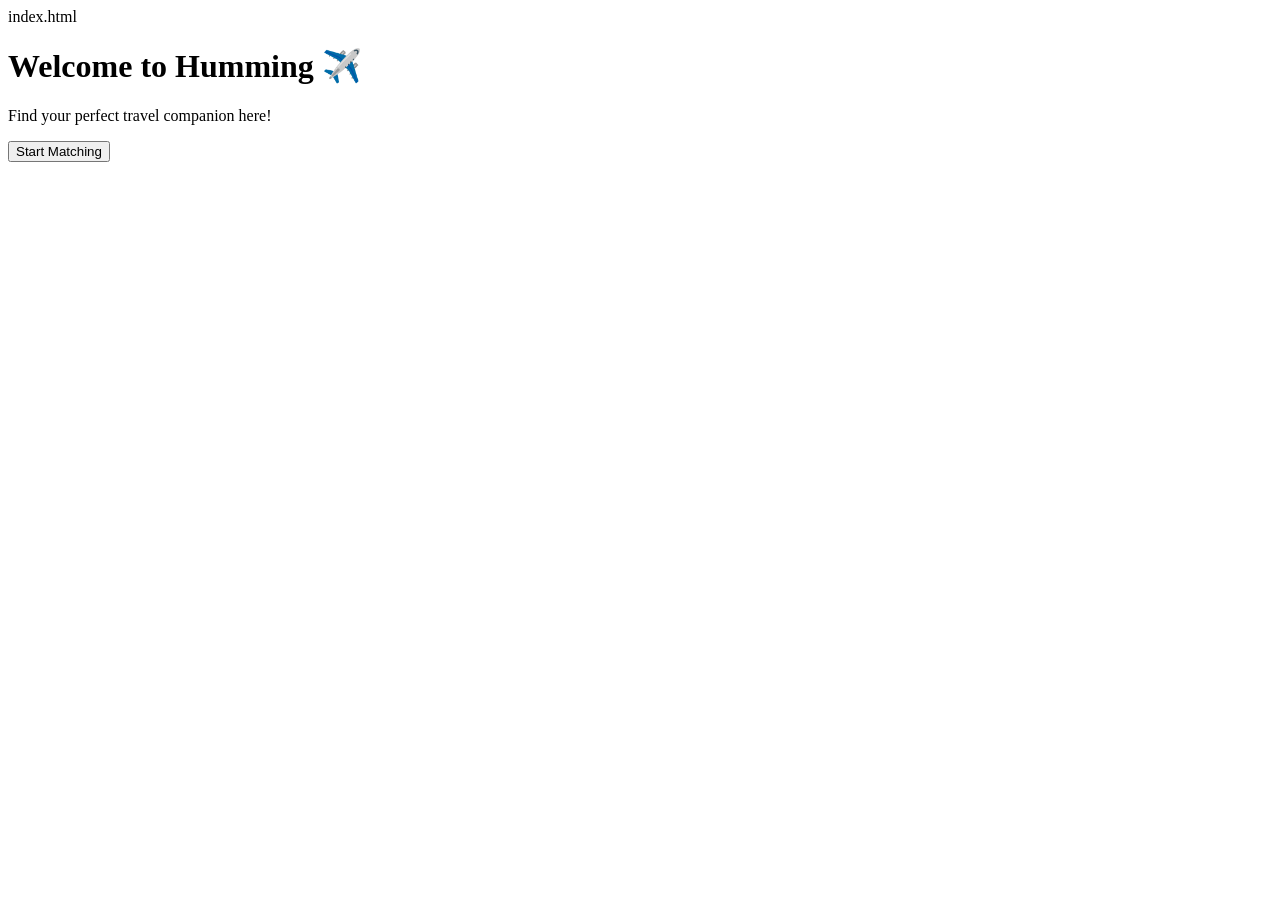
==== index.html @ 6b3e7d44 "Add index html file" ====
index.html

<!DOCTYPE html>
<html>
<head>
    <title>Humming - Travel Together</title>
</head>
<body>
    <h1>Welcome to Humming ✈️</h1>
    <p>Find your perfect travel companion here!</p>
    <button>Start Matching</button>
</body>
</html>
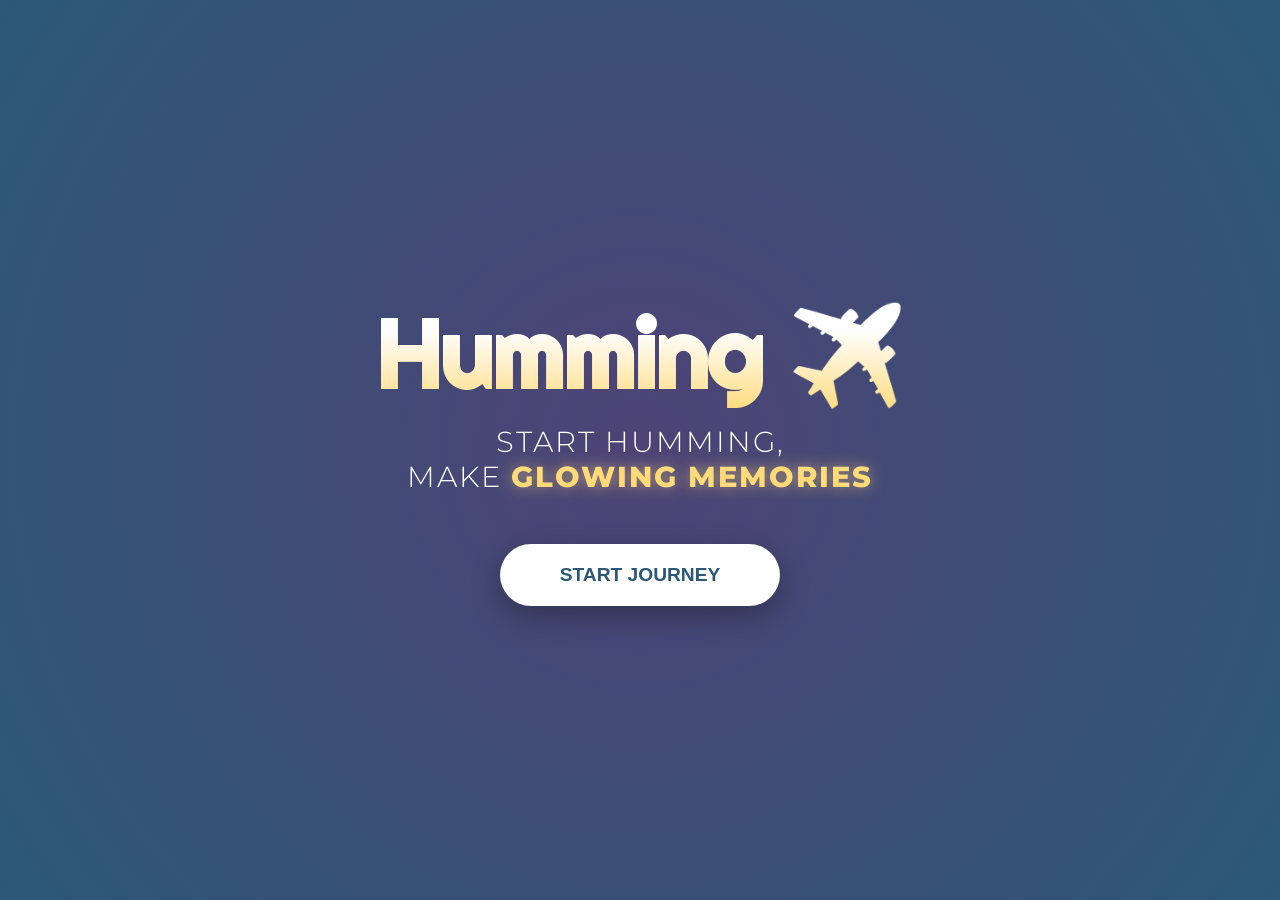
==== commit e8138a58: "Slogan: St art humming, make glowing memories" ====
--- a/index.html
+++ b/index.html
@@ -1,13 +1,77 @@
-index.html
-
 <!DOCTYPE html>
-<html>
+<html lang="en">
 <head>
-    <title>Humming - Travel Together</title>
+    <meta charset="UTF-8">
+    <title>Humming - Start Humming, Make Glowing Memories</title>
+    <link href="https://fonts.googleapis.com/css2?family=Righteous&family=Montserrat:wght@300;800&display=swap" rel="stylesheet">
+    <style>
+        body {
+            background: radial-gradient(circle at center, #4e4376 0%, #2b5876 100%);
+            height: 100vh;
+            display: flex;
+            justify-content: center;
+            align-items: center;
+            font-family: 'Montserrat', sans-serif;
+            margin: 0;
+            color: white;
+            overflow: hidden;
+        }
+        .container {
+            text-align: center;
+            animation: fadeIn 2s ease-in;
+        }
+        h1 { 
+            font-family: 'Righteous', cursive;
+            font-size: 6rem; 
+            margin: 0;
+            letter-spacing: -2px;
+            background: linear-gradient(to bottom, #fff 30%, #ffda79 100%);
+            -webkit-background-clip: text;
+            -webkit-text-fill-color: transparent;
+        }
+        .slogan {
+            font-size: 1.8rem;
+            font-weight: 300;
+            margin-top: 10px;
+            margin-bottom: 50px;
+            letter-spacing: 2px;
+            text-transform: uppercase;
+        }
+        .glow-text {
+            font-weight: 800;
+            color: #ffda79;
+            text-shadow: 0 0 15px rgba(255, 218, 121, 0.6);
+        }
+        button {
+            padding: 20px 60px;
+            font-size: 1.2rem;
+            background: white;
+            color: #2b5876;
+            border: none;
+            border-radius: 50px;
+            cursor: pointer;
+            font-weight: 800;
+            transition: 0.4s;
+            box-shadow: 0 10px 30px rgba(0,0,0,0.3);
+        }
+        button:hover {
+            transform: translateY(-5px) scale(1.05);
+            box-shadow: 0 15px 40px rgba(0,0,0,0.4);
+        }
+        @keyframes fadeIn {
+            from { opacity: 0; transform: translateY(20px); }
+            to { opacity: 1; transform: translateY(0); }
+        }
+    </style>
 </head>
 <body>
-    <h1>Welcome to Humming ✈️</h1>
-    <p>Find your perfect travel companion here!</p>
-    <button>Start Matching</button>
+    <div class="container">
+        <h1>Humming ✈️</h1>
+        <p class="slogan">
+            Start humming, <br>
+            make <span class="glow-text">glowing memories</span>
+        </p>
+        <button>START JOURNEY</button>
+    </div>
 </body>
 </html>
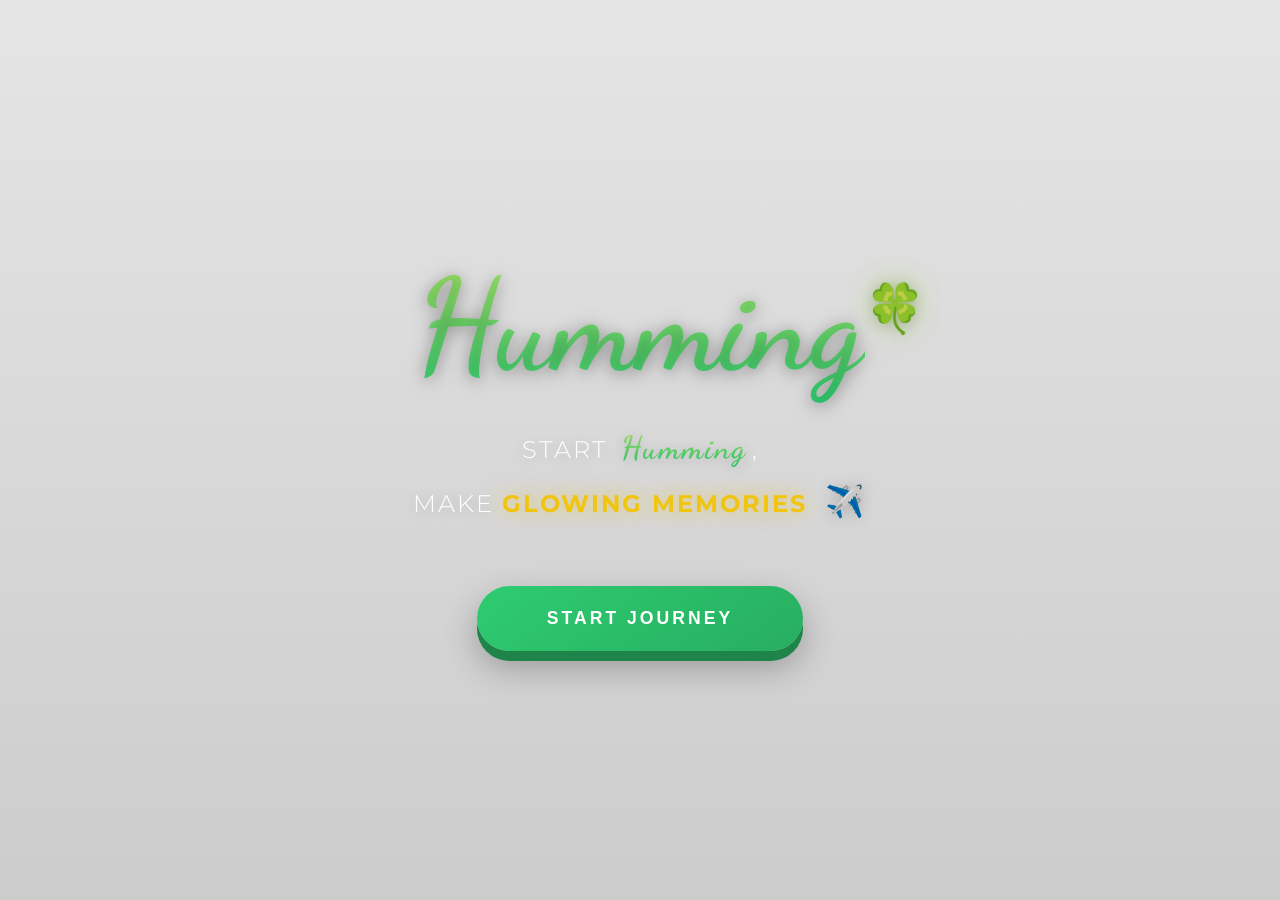
==== commit 8bccce8c: "Index Update" ====
--- a/index.html
+++ b/index.html
@@ -2,76 +2,148 @@
 <html lang="en">
 <head>
     <meta charset="UTF-8">
-    <title>Humming - Start Humming, Make Glowing Memories</title>
-    <link href="https://fonts.googleapis.com/css2?family=Righteous&family=Montserrat:wght@300;800&display=swap" rel="stylesheet">
+    <meta name="viewport" content="width=device-width, initial-scale=1.0">
+    <title>Humming - Your Travel Companion</title>
+    <link href="https://fonts.googleapis.com/css2?family=Dancing+Script:wght@700&family=Montserrat:wght@300;700&display=swap" rel="stylesheet">
     <style>
-        body {
-            background: radial-gradient(circle at center, #4e4376 0%, #2b5876 100%);
-            height: 100vh;
+        body, html {
+            margin: 0;
+            padding: 0;
+            height: 100%;
+            overflow: hidden;
+            font-family: 'Montserrat', sans-serif;
+        }
+
+        /* Tropical Beach Background */
+        .bg-container {
+            position: absolute;
+            top: 0;
+            left: 0;
+            width: 100%;
+            height: 100%;
+            background: linear-gradient(rgba(0,0,0,0.1), rgba(0,0,0,0.2)), 
+                        url('https://images.unsplash.com/photo-1507525428034-b723cf961d3e?auto=format&fit=crop&w=1920&q=80');
+            background-size: cover;
+            background-position: center;
+            z-index: -1;
+        }
+
+        .container {
             display: flex;
+            flex-direction: column;
             justify-content: center;
             align-items: center;
-            font-family: 'Montserrat', sans-serif;
+            height: 100vh;
+            text-align: center;
+            color: white;
+            text-shadow: 0 2px 15px rgba(0,0,0,0.2);
+        }
+
+        /* Main Logo: Script style in Nature Green */
+        .logo-wrapper {
+            position: relative;
+            display: inline-block;
+        }
+
+        .main-logo {
+            font-family: 'Dancing Script', cursive;
+            font-size: 8rem;
             margin: 0;
-            color: white;
-            overflow: hidden;
-        }
-        .container {
-            text-align: center;
-            animation: fadeIn 2s ease-in;
-        }
-        h1 { 
-            font-family: 'Righteous', cursive;
-            font-size: 6rem; 
-            margin: 0;
-            letter-spacing: -2px;
-            background: linear-gradient(to bottom, #fff 30%, #ffda79 100%);
+            background: linear-gradient(to bottom, #a8e063, #2ecc71);
             -webkit-background-clip: text;
             -webkit-text-fill-color: transparent;
+            filter: drop-shadow(0 4px 10px rgba(0,0,0,0.2));
         }
+
+        .clover {
+            font-size: 3rem;
+            position: absolute;
+            right: -60px;
+            top: 30px;
+            filter: drop-shadow(0 0 15px rgba(168, 224, 99, 0.6));
+        }
+
         .slogan {
-            font-size: 1.8rem;
+            font-size: 1.5rem;
+            margin: 20px 0 60px 0;
             font-weight: 300;
-            margin-top: 10px;
-            margin-bottom: 50px;
             letter-spacing: 2px;
-            text-transform: uppercase;
+            line-height: 1.6;
         }
-        .glow-text {
-            font-weight: 800;
-            color: #ffda79;
-            text-shadow: 0 0 15px rgba(255, 218, 121, 0.6);
+
+        /* Inline 'Humming' matching the logo style */
+        .humming-inline {
+            font-family: 'Dancing Script', cursive;
+            background: linear-gradient(to bottom, #a8e063, #2ecc71);
+            -webkit-background-clip: text;
+            -webkit-text-fill-color: transparent;
+            font-size: 2rem;
+            padding: 0 5px;
+            font-weight: 700;
         }
-        button {
-            padding: 20px 60px;
-            font-size: 1.2rem;
-            background: white;
-            color: #2b5876;
+
+        .glowing {
+            color: #f1c40f;
+            font-weight: 700;
+            text-shadow: 0 0 20px rgba(241, 196, 15, 0.6);
+        }
+
+        /* 3D Glossy Button */
+        .btn-start {
+            padding: 22px 70px;
+            font-size: 1.1rem;
+            font-weight: 700;
+            color: white;
+            background: linear-gradient(145deg, #2ecc71, #27ae60);
             border: none;
             border-radius: 50px;
             cursor: pointer;
-            font-weight: 800;
-            transition: 0.4s;
-            box-shadow: 0 10px 30px rgba(0,0,0,0.3);
+            text-transform: uppercase;
+            letter-spacing: 3px;
+            /* 3D Effect Depth */
+            box-shadow: 0 10px 0 #1e8449, 
+                        0 15px 35px rgba(0,0,0,0.3);
+            transition: all 0.15s ease;
         }
-        button:hover {
-            transform: translateY(-5px) scale(1.05);
-            box-shadow: 0 15px 40px rgba(0,0,0,0.4);
+
+        .btn-start:hover {
+            transform: translateY(-2px);
+            box-shadow: 0 12px 0 #1e8449, 0 20px 40px rgba(0,0,0,0.4);
         }
-        @keyframes fadeIn {
-            from { opacity: 0; transform: translateY(20px); }
-            to { opacity: 1; transform: translateY(0); }
+
+        .btn-start:active {
+            transform: translateY(8px);
+            box-shadow: 0 2px 0 #1e8449, 0 5px 15px rgba(0,0,0,0.2);
+        }
+
+        .airplane {
+            display: inline-block;
+            margin-left: 10px;
+            font-size: 2rem;
+            animation: flying 4s ease-in-out infinite;
+        }
+
+        @keyframes flying {
+            0%, 100% { transform: translate(0, 0) rotate(0deg); }
+            50% { transform: translate(15px, -20px) rotate(10deg); }
         }
     </style>
 </head>
 <body>
+    <div class="bg-container"></div>
     <div class="container">
-        <h1>Humming ✈️</h1>
+        <div class="logo-wrapper">
+            <h1 class="main-logo">Humming</h1>
+            <span class="clover">🍀</span>
+        </div>
+
         <p class="slogan">
-            Start humming, <br>
-            make <span class="glow-text">glowing memories</span>
+            START <span class="humming-inline">Humming</span>,<br>
+            MAKE <span class="glowing">GLOWING MEMORIES</span>
+            <span class="airplane">✈️</span>
         </p>
-        <button>START JOURNEY</button>
+
+        <button class="btn-start">Start Journey</button>
     </div>
 </body>
 </html>
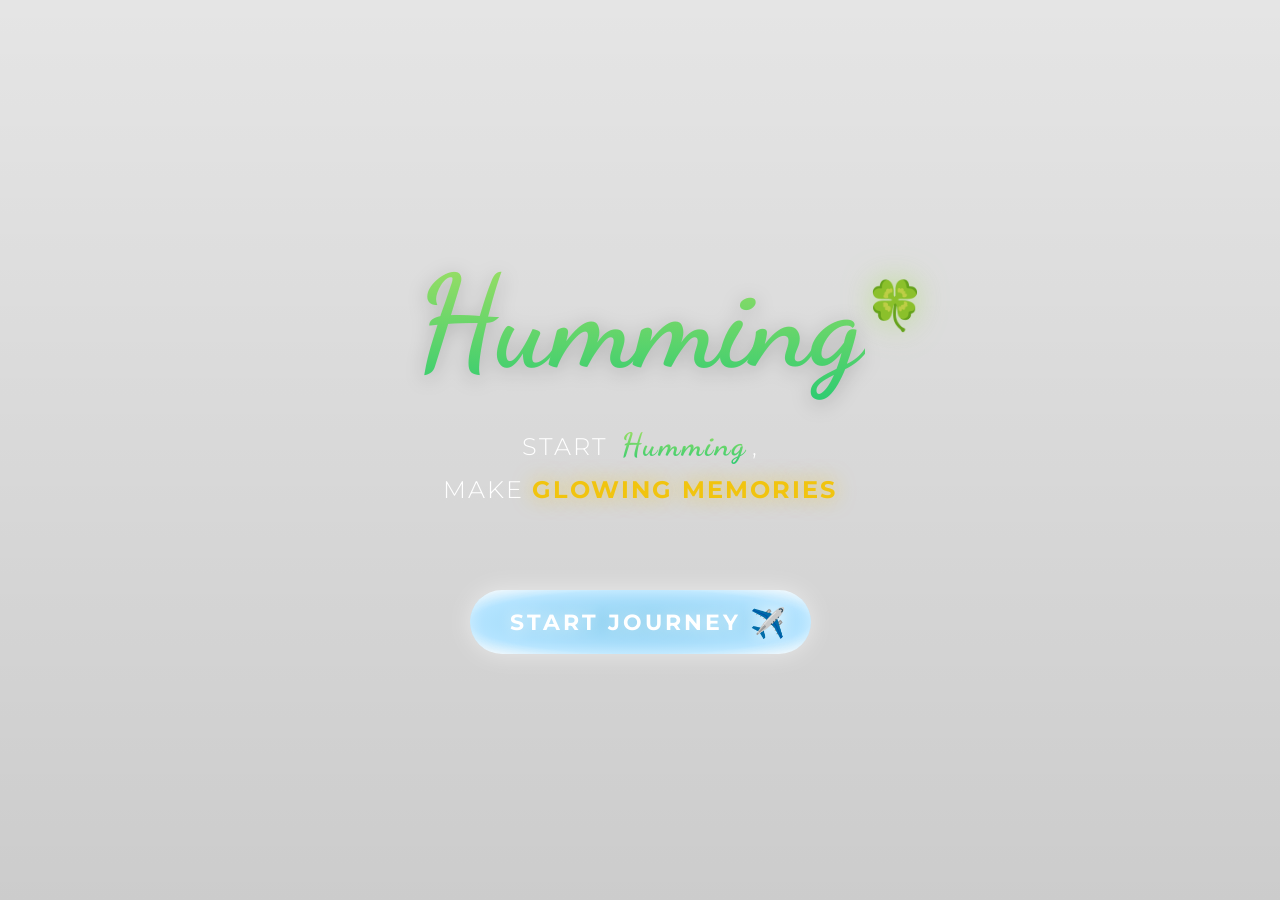
==== commit 663d0402: "Update SJ Button Design" ====
--- a/index.html
+++ b/index.html
@@ -6,126 +6,117 @@
     <title>Humming - Your Travel Companion</title>
     <link href="https://fonts.googleapis.com/css2?family=Dancing+Script:wght@700&family=Montserrat:wght@300;700&display=swap" rel="stylesheet">
     <style>
+        /* --- Basic Reset & Background --- */
         body, html {
-            margin: 0;
-            padding: 0;
-            height: 100%;
-            overflow: hidden;
-            font-family: 'Montserrat', sans-serif;
+            margin: 0; padding: 0; height: 100%; overflow: hidden; font-family: 'Montserrat', sans-serif;
         }
 
-        /* Tropical Beach Background */
+        /* Background Image */
         .bg-container {
-            position: absolute;
-            top: 0;
-            left: 0;
-            width: 100%;
-            height: 100%;
+            position: absolute; top: 0; left: 0; width: 100%; height: 100%;
             background: linear-gradient(rgba(0,0,0,0.1), rgba(0,0,0,0.2)), 
                         url('https://images.unsplash.com/photo-1507525428034-b723cf961d3e?auto=format&fit=crop&w=1920&q=80');
-            background-size: cover;
-            background-position: center;
-            z-index: -1;
+            background-size: cover; background-position: center; z-index: -1;
         }
 
         .container {
-            display: flex;
-            flex-direction: column;
-            justify-content: center;
-            align-items: center;
-            height: 100vh;
-            text-align: center;
-            color: white;
-            text-shadow: 0 2px 15px rgba(0,0,0,0.2);
+            display: flex; flex-direction: column; justify-content: center; align-items: center;
+            height: 100vh; text-align: center; color: white;
         }
 
-        /* Main Logo: Script style in Nature Green */
-        .logo-wrapper {
-            position: relative;
-            display: inline-block;
+        /* --- Logo & Slogan --- */
+        .logo-wrapper { position: relative; display: inline-block; }
+        .main-logo {
+            font-family: 'Dancing Script', cursive; font-size: 8rem; margin: 0;
+            background: linear-gradient(to bottom, #a8e063, #2ecc71);
+            -webkit-background-clip: text; -webkit-text-fill-color: transparent;
+            filter: drop-shadow(0 4px 10px rgba(0,0,0,0.2));
+        }
+        .clover {
+            font-size: 3rem; position: absolute; right: -60px; top: 30px;
+            filter: drop-shadow(0 0 15px rgba(168, 224, 99, 0.6));
+        }
+        .slogan {
+            font-size: 1.5rem; margin: 20px 0 80px 0;
+            font-weight: 300; letter-spacing: 2px; line-height: 1.6;
+        }
+        .humming-inline {
+            font-family: 'Dancing Script', cursive; font-size: 2rem; padding: 0 5px; font-weight: 700;
+            background: linear-gradient(to bottom, #a8e063, #2ecc71);
+            -webkit-background-clip: text; -webkit-text-fill-color: transparent;
+        }
+        .glowing { color: #f1c40f; font-weight: 700; text-shadow: 0 0 20px rgba(241, 196, 15, 0.6); }
+
+        /* =========================================
+           NEW: WIDER BLUE GRADIENT BUTTON
+        ========================================= */
+        .btn-container-frost {
+             position: relative;
+             display: inline-block;
         }
 
-        .main-logo {
-            font-family: 'Dancing Script', cursive;
-            font-size: 8rem;
-            margin: 0;
-            background: linear-gradient(to bottom, #a8e063, #2ecc71);
-            -webkit-background-clip: text;
-            -webkit-text-fill-color: transparent;
-            filter: drop-shadow(0 4px 10px rgba(0,0,0,0.2));
+        .btn-start-frost {
+            position: relative;
+            padding: 18px 70px 18px 40px; 
+            min-width: 320px;
+            
+            /* [핵심 변경] 그라데이션 범위 조정 */
+            /* 하늘색(#89cff0)이 0%에서 시작해 70% 지점까지 넓게 퍼지고, */
+            /* 그 이후부터 가장자리(100%)까지 흰색으로 급격하게 변함 */
+            background: radial-gradient(ellipse at center, #89cff0 0%, #b4e4ff 70%, rgba(255, 255, 255, 0.9) 100%);
+            
+            /* 테두리 없음 */
+            border: none;
+            border-radius: 60px;
+            
+            /* 테두리 부분의 흰색 빛 번짐 효과 */
+            box-shadow: 
+                0 0 25px rgba(255, 255, 255, 0.5), /* 외부 광채 */
+                inset 0 0 15px rgba(255, 255, 255, 0.4); /* 내부 가장자리 광채 */
+
+            /* 유리/얼음 질감 */
+            backdrop-filter: blur(5px);
+            -webkit-backdrop-filter: blur(5px);
+            
+            /* 단순한 글씨체 (Montserrat) */
+            font-family: 'Montserrat', sans-serif;
+            font-size: 1.4rem;
+            font-weight: 700;
+            color: white;
+            text-transform: uppercase;
+            letter-spacing: 3px;
+            
+            text-shadow: 0 0 15px rgba(255, 255, 255, 0.8);
+            
+            cursor: pointer;
+            transition: all 0.3s ease;
         }
 
-        .clover {
-            font-size: 3rem;
-            position: absolute;
-            right: -60px;
-            top: 30px;
-            filter: drop-shadow(0 0 15px rgba(168, 224, 99, 0.6));
+        /* Hover Effect */
+        .btn-start-frost:hover {
+            transform: translateY(-2px);
+            /* 호버 시 파란색 영역이 더 밝아짐 */
+            background: radial-gradient(ellipse at center, #a3dbf5 0%, #cdf0ff 70%, rgba(255, 255, 255, 0.95) 100%);
+            box-shadow: 0 0 35px rgba(255, 255, 255, 0.7), inset 0 0 20px rgba(255, 255, 255, 0.5);
         }
 
-        .slogan {
-            font-size: 1.5rem;
-            margin: 20px 0 60px 0;
-            font-weight: 300;
-            letter-spacing: 2px;
-            line-height: 1.6;
+        /* Floating Airplane Icon */
+        .airplane-floating {
+            position: absolute;
+            right: 25px; 
+            top: 50%;
+            transform: translateY(-50%);
+            font-size: 1.8rem; 
+            
+            filter: drop-shadow(0 0 8px rgba(255, 255, 255, 0.9));
+            
+            animation: floatPlane 3s ease-in-out infinite;
+            pointer-events: none; 
         }
 
-        /* Inline 'Humming' matching the logo style */
-        .humming-inline {
-            font-family: 'Dancing Script', cursive;
-            background: linear-gradient(to bottom, #a8e063, #2ecc71);
-            -webkit-background-clip: text;
-            -webkit-text-fill-color: transparent;
-            font-size: 2rem;
-            padding: 0 5px;
-            font-weight: 700;
-        }
-
-        .glowing {
-            color: #f1c40f;
-            font-weight: 700;
-            text-shadow: 0 0 20px rgba(241, 196, 15, 0.6);
-        }
-
-        /* 3D Glossy Button */
-        .btn-start {
-            padding: 22px 70px;
-            font-size: 1.1rem;
-            font-weight: 700;
-            color: white;
-            background: linear-gradient(145deg, #2ecc71, #27ae60);
-            border: none;
-            border-radius: 50px;
-            cursor: pointer;
-            text-transform: uppercase;
-            letter-spacing: 3px;
-            /* 3D Effect Depth */
-            box-shadow: 0 10px 0 #1e8449, 
-                        0 15px 35px rgba(0,0,0,0.3);
-            transition: all 0.15s ease;
-        }
-
-        .btn-start:hover {
-            transform: translateY(-2px);
-            box-shadow: 0 12px 0 #1e8449, 0 20px 40px rgba(0,0,0,0.4);
-        }
-
-        .btn-start:active {
-            transform: translateY(8px);
-            box-shadow: 0 2px 0 #1e8449, 0 5px 15px rgba(0,0,0,0.2);
-        }
-
-        .airplane {
-            display: inline-block;
-            margin-left: 10px;
-            font-size: 2rem;
-            animation: flying 4s ease-in-out infinite;
-        }
-
-        @keyframes flying {
-            0%, 100% { transform: translate(0, 0) rotate(0deg); }
-            50% { transform: translate(15px, -20px) rotate(10deg); }
+        @keyframes floatPlane {
+            0%, 100% { transform: translateY(-50%) rotate(10deg); }
+            50% { transform: translateY(-65%) rotate(5deg); }
         }
     </style>
 </head>
@@ -140,10 +131,14 @@
         <p class="slogan">
             START <span class="humming-inline">Humming</span>,<br>
             MAKE <span class="glowing">GLOWING MEMORIES</span>
-            <span class="airplane">✈️</span>
         </p>
 
-        <button class="btn-start">Start Journey</button>
+        <div class="btn-container-frost">
+            <button class="btn-start-frost">
+                Start Journey
+            </button>
+            <span class="airplane-floating">✈️</span>
+        </div>
     </div>
 </body>
 </html>
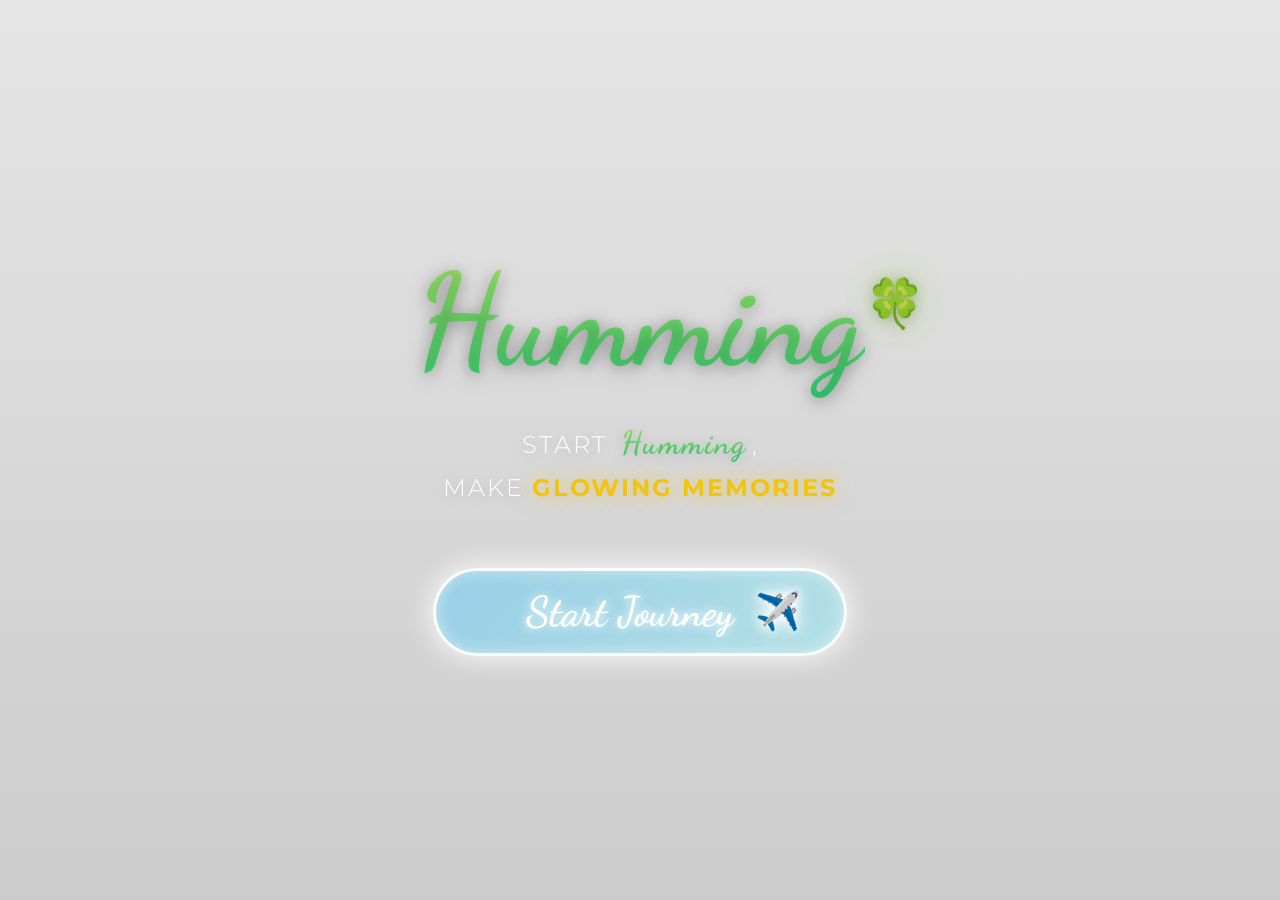
==== commit 12b793cb: "Final Index" ====
--- a/index.html
+++ b/index.html
@@ -1,144 +1,190 @@
 <!DOCTYPE html>
 <html lang="en">
 <head>
-    <meta charset="UTF-8">
-    <meta name="viewport" content="width=device-width, initial-scale=1.0">
-    <title>Humming - Your Travel Companion</title>
-    <link href="https://fonts.googleapis.com/css2?family=Dancing+Script:wght@700&family=Montserrat:wght@300;700&display=swap" rel="stylesheet">
-    <style>
-        /* --- Basic Reset & Background --- */
-        body, html {
-            margin: 0; padding: 0; height: 100%; overflow: hidden; font-family: 'Montserrat', sans-serif;
-        }
+  <meta charset="UTF-8" />
+  <meta name="viewport" content="width=device-width, initial-scale=1.0" />
+  <title>Humming - Your Travel Companion</title>
 
-        /* Background Image */
-        .bg-container {
-            position: absolute; top: 0; left: 0; width: 100%; height: 100%;
-            background: linear-gradient(rgba(0,0,0,0.1), rgba(0,0,0,0.2)), 
-                        url('https://images.unsplash.com/photo-1507525428034-b723cf961d3e?auto=format&fit=crop&w=1920&q=80');
-            background-size: cover; background-position: center; z-index: -1;
-        }
+  <link href="https://fonts.googleapis.com/css2?family=Dancing+Script:wght@700&family=Montserrat:wght@300;700&display=swap" rel="stylesheet">
 
-        .container {
-            display: flex; flex-direction: column; justify-content: center; align-items: center;
-            height: 100vh; text-align: center; color: white;
-        }
+  <style>
+    /* --- Basic Reset & Global Styles --- */
+    body, html {
+      margin: 0;
+      padding: 0;
+      height: 100%;
+      overflow: hidden;
+      font-family: 'Montserrat', sans-serif;
+    }
 
-        /* --- Logo & Slogan --- */
-        .logo-wrapper { position: relative; display: inline-block; }
-        .main-logo {
-            font-family: 'Dancing Script', cursive; font-size: 8rem; margin: 0;
-            background: linear-gradient(to bottom, #a8e063, #2ecc71);
-            -webkit-background-clip: text; -webkit-text-fill-color: transparent;
-            filter: drop-shadow(0 4px 10px rgba(0,0,0,0.2));
-        }
-        .clover {
-            font-size: 3rem; position: absolute; right: -60px; top: 30px;
-            filter: drop-shadow(0 0 15px rgba(168, 224, 99, 0.6));
-        }
-        .slogan {
-            font-size: 1.5rem; margin: 20px 0 80px 0;
-            font-weight: 300; letter-spacing: 2px; line-height: 1.6;
-        }
-        .humming-inline {
-            font-family: 'Dancing Script', cursive; font-size: 2rem; padding: 0 5px; font-weight: 700;
-            background: linear-gradient(to bottom, #a8e063, #2ecc71);
-            -webkit-background-clip: text; -webkit-text-fill-color: transparent;
-        }
-        .glowing { color: #f1c40f; font-weight: 700; text-shadow: 0 0 20px rgba(241, 196, 15, 0.6); }
+    /* Tropical Beach Background */
+    .bg-container {
+      position: absolute;
+      top: 0;
+      left: 0;
+      width: 100%;
+      height: 100%;
+      background: linear-gradient(rgba(0,0,0,0.1), rgba(0,0,0,0.2)),
+        url('https://images.unsplash.com/photo-1507525428034-b723cf961d3e?auto=format&fit=crop&w=1920&q=80');
+      background-size: cover;
+      background-position: center;
+      z-index: -1;
+    }
 
-        /* =========================================
-           NEW: WIDER BLUE GRADIENT BUTTON
-        ========================================= */
-        .btn-container-frost {
-             position: relative;
-             display: inline-block;
-        }
+    /* Flex Container for Centering Content */
+    .container {
+      display: flex;
+      flex-direction: column;
+      justify-content: center;
+      align-items: center;
+      height: 100vh;
+      text-align: center;
+      color: white;
+      text-shadow: 0 2px 15px rgba(0,0,0,0.2);
+    }
 
-        .btn-start-frost {
-            position: relative;
-            padding: 18px 70px 18px 40px; 
-            min-width: 320px;
-            
-            /* [핵심 변경] 그라데이션 범위 조정 */
-            /* 하늘색(#89cff0)이 0%에서 시작해 70% 지점까지 넓게 퍼지고, */
-            /* 그 이후부터 가장자리(100%)까지 흰색으로 급격하게 변함 */
-            background: radial-gradient(ellipse at center, #89cff0 0%, #b4e4ff 70%, rgba(255, 255, 255, 0.9) 100%);
-            
-            /* 테두리 없음 */
-            border: none;
-            border-radius: 60px;
-            
-            /* 테두리 부분의 흰색 빛 번짐 효과 */
-            box-shadow: 
-                0 0 25px rgba(255, 255, 255, 0.5), /* 외부 광채 */
-                inset 0 0 15px rgba(255, 255, 255, 0.4); /* 내부 가장자리 광채 */
+    /* --- Logo Section --- */
+    .logo-wrapper {
+      position: relative;
+      display: inline-block;
+    }
 
-            /* 유리/얼음 질감 */
-            backdrop-filter: blur(5px);
-            -webkit-backdrop-filter: blur(5px);
-            
-            /* 단순한 글씨체 (Montserrat) */
-            font-family: 'Montserrat', sans-serif;
-            font-size: 1.4rem;
-            font-weight: 700;
-            color: white;
-            text-transform: uppercase;
-            letter-spacing: 3px;
-            
-            text-shadow: 0 0 15px rgba(255, 255, 255, 0.8);
-            
-            cursor: pointer;
-            transition: all 0.3s ease;
-        }
+    /* Main "Humming" Logo */
+    .main-logo {
+      font-family: 'Dancing Script', cursive;
+      font-size: 8rem;
+      margin: 0;
+      background: linear-gradient(to bottom, #a8e063, #2ecc71);
+      -webkit-background-clip: text;
+      -webkit-text-fill-color: transparent;
+      filter: drop-shadow(0 4px 10px rgba(0,0,0,0.2));
+    }
 
-        /* Hover Effect */
-        .btn-start-frost:hover {
-            transform: translateY(-2px);
-            /* 호버 시 파란색 영역이 더 밝아짐 */
-            background: radial-gradient(ellipse at center, #a3dbf5 0%, #cdf0ff 70%, rgba(255, 255, 255, 0.95) 100%);
-            box-shadow: 0 0 35px rgba(255, 255, 255, 0.7), inset 0 0 20px rgba(255, 255, 255, 0.5);
-        }
+    /* Clover Icon */
+    .clover {
+      font-size: 3rem;
+      position: absolute;
+      right: -60px;
+      top: 30px;
+      filter: drop-shadow(0 0 15px rgba(168, 224, 99, 0.6));
+    }
 
-        /* Floating Airplane Icon */
-        .airplane-floating {
-            position: absolute;
-            right: 25px; 
-            top: 50%;
-            transform: translateY(-50%);
-            font-size: 1.8rem; 
-            
-            filter: drop-shadow(0 0 8px rgba(255, 255, 255, 0.9));
-            
-            animation: floatPlane 3s ease-in-out infinite;
-            pointer-events: none; 
-        }
+    /* --- Slogan Section --- */
+    .slogan {
+      font-size: 1.5rem;
+      margin: 20px 0 60px 0;
+      font-weight: 300;
+      letter-spacing: 2px;
+      line-height: 1.6;
+    }
 
-        @keyframes floatPlane {
-            0%, 100% { transform: translateY(-50%) rotate(10deg); }
-            50% { transform: translateY(-65%) rotate(5deg); }
-        }
-    </style>
+    /* Inline "Humming" in Slogan */
+    .humming-inline {
+      font-family: 'Dancing Script', cursive;
+      background: linear-gradient(to bottom, #a8e063, #2ecc71);
+      -webkit-background-clip: text;
+      -webkit-text-fill-color: transparent;
+      font-size: 2rem;
+      padding: 0 5px;
+      font-weight: 700;
+    }
+
+    /* Highlighted Text "GLOWING MEMORIES" */
+    .glowing {
+      color: #f1c40f;
+      font-weight: 700;
+      text-shadow: 0 0 20px rgba(241, 196, 15, 0.6);
+    }
+
+    /* =========================================
+       Primary Call-to-Action Button
+    ========================================= */
+
+    .btn-start {
+      position: relative;
+      display: inline-flex;
+      align-items: center;
+      justify-content: center;
+
+      /* Balanced spacing: shifts text slightly right, reserves space for the airplane */
+      padding: 16px 64px;
+      padding-left: 90px;
+      padding-right: 110px;
+      min-width: 320px;
+
+      /* Light blue "glass" look */
+      background: linear-gradient(135deg, rgba(135, 206, 235, 0.80), rgba(176, 224, 230, 0.90));
+
+      border: 3px solid rgba(255, 255, 255, 0.95);
+      border-radius: 50px;
+
+      box-shadow:
+        0 0 25px 5px rgba(255, 255, 255, 0.7),
+        inset 0 0 15px rgba(255, 255, 255, 0.5);
+
+      backdrop-filter: blur(5px);
+      -webkit-backdrop-filter: blur(5px);
+
+      /* Script text */
+      font-family: 'Dancing Script', cursive;
+      font-size: 2.6rem;
+      font-weight: 700;
+      color: white;
+      text-shadow: 0 0 10px rgba(255, 255, 255, 1);
+
+      cursor: pointer;
+      transition: all 0.3s ease;
+    }
+
+    .btn-start:hover {
+      transform: scale(1.03);
+      box-shadow:
+        0 0 35px 10px rgba(255, 255, 255, 0.8),
+        inset 0 0 25px rgba(255, 255, 255, 0.6);
+      background: linear-gradient(135deg, rgba(155, 226, 255, 0.90), rgba(196, 244, 250, 0.95));
+    }
+
+    .btn-start:active {
+      transform: scale(0.99);
+    }
+
+    /* Airplane icon inside the button (right side), gently floating */
+    .btn-start .airplane-floating {
+      position: absolute;
+      right: 43px; /* moved slightly left */
+      top: 50%;
+      transform: translateY(-50%);
+      font-size: 2.3rem;
+      filter: drop-shadow(0 0 8px rgba(255, 255, 255, 0.9));
+      animation: floatPlane 3s ease-in-out infinite;
+      pointer-events: none;
+    }
+
+    @keyframes floatPlane {
+      0%, 100% { transform: translateY(-50%) rotate(10deg); }
+      50% { transform: translateY(-65%) rotate(5deg); }
+    }
+  </style>
 </head>
+
 <body>
-    <div class="bg-container"></div>
-    <div class="container">
-        <div class="logo-wrapper">
-            <h1 class="main-logo">Humming</h1>
-            <span class="clover">🍀</span>
-        </div>
+  <div class="bg-container"></div>
 
-        <p class="slogan">
-            START <span class="humming-inline">Humming</span>,<br>
-            MAKE <span class="glowing">GLOWING MEMORIES</span>
-        </p>
+  <div class="container">
+    <div class="logo-wrapper">
+      <h1 class="main-logo">Humming</h1>
+      <span class="clover">🍀</span>
+    </div>
 
-        <div class="btn-container-frost">
-            <button class="btn-start-frost">
-                Start Journey
-            </button>
-            <span class="airplane-floating">✈️</span>
-        </div>
-    </div>
+    <p class="slogan">
+      START <span class="humming-inline">Humming</span>,<br>
+      MAKE <span class="glowing">GLOWING MEMORIES</span>
+    </p>
+
+    <button class="btn-start" aria-label="Start Journey">
+      Start Journey
+      <span class="airplane-floating" aria-hidden="true">✈️</span>
+    </button>
+  </div>
 </body>
-</html>+</html>
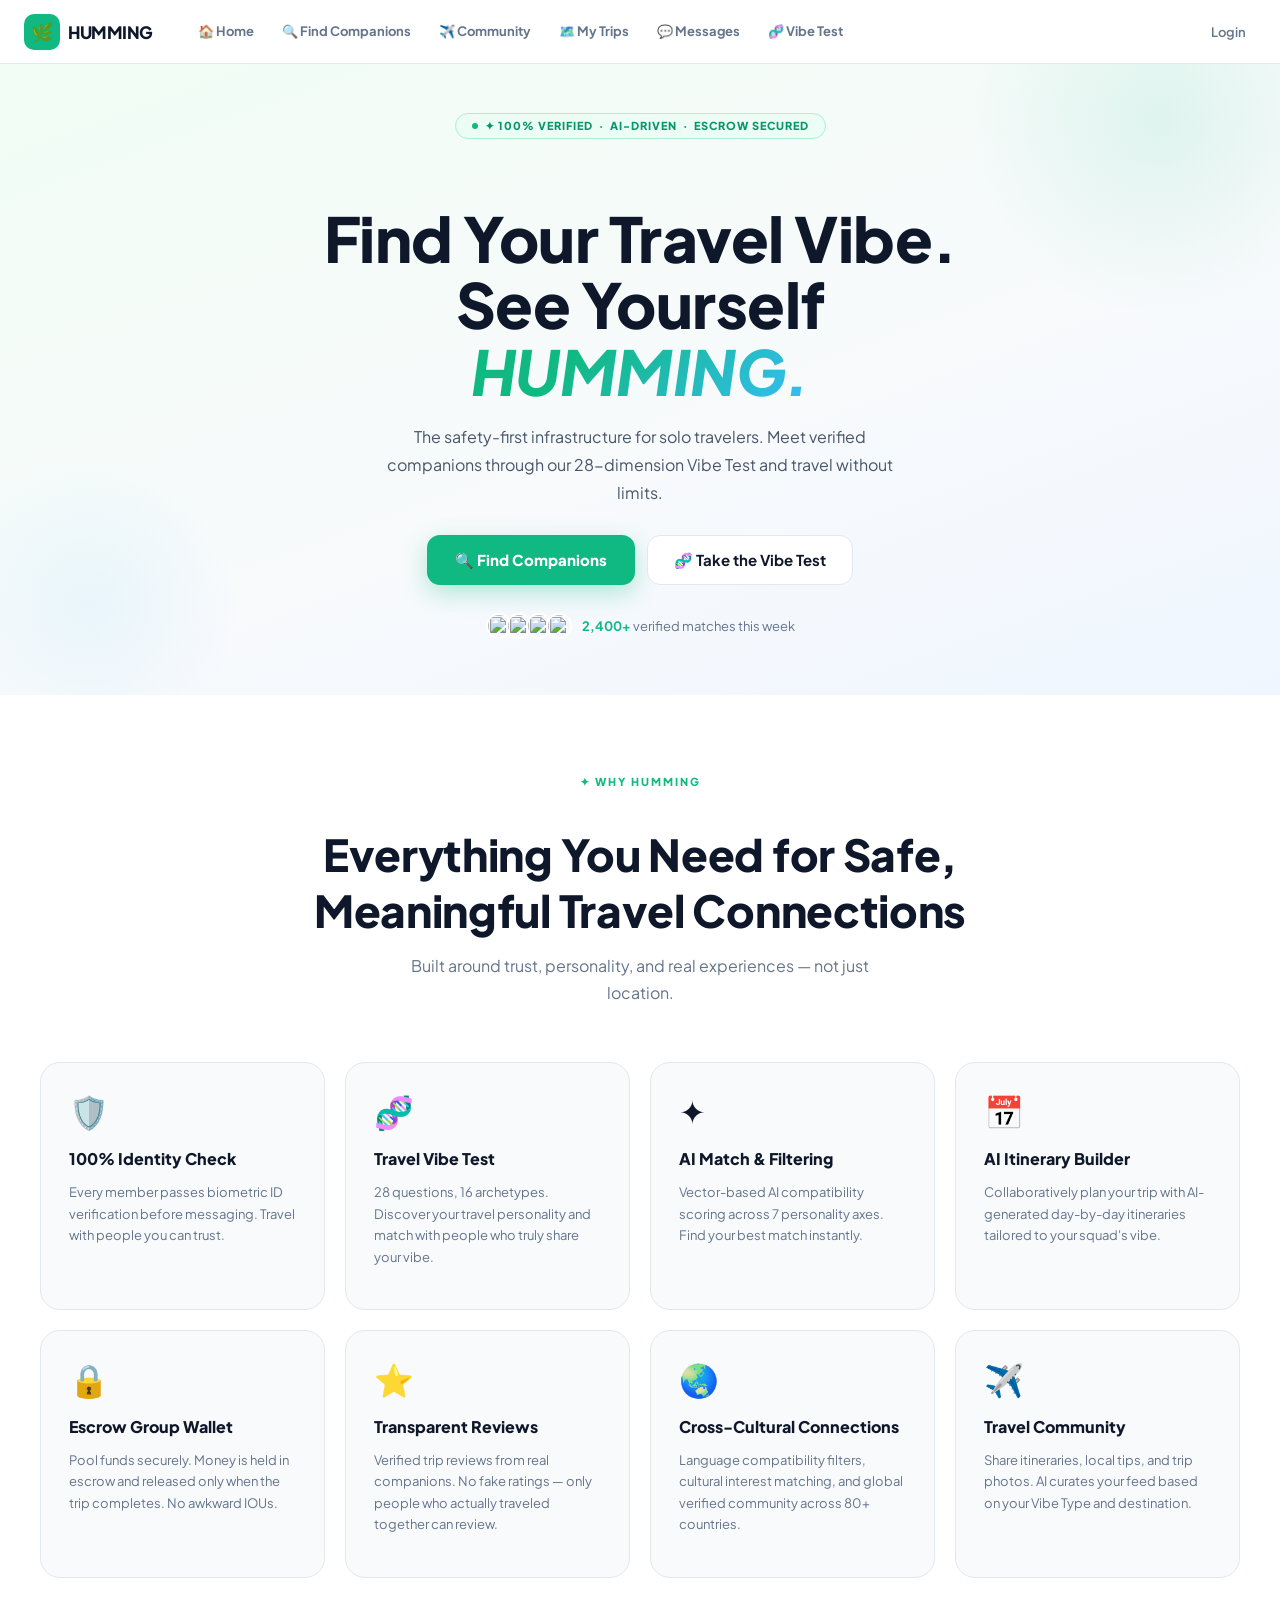
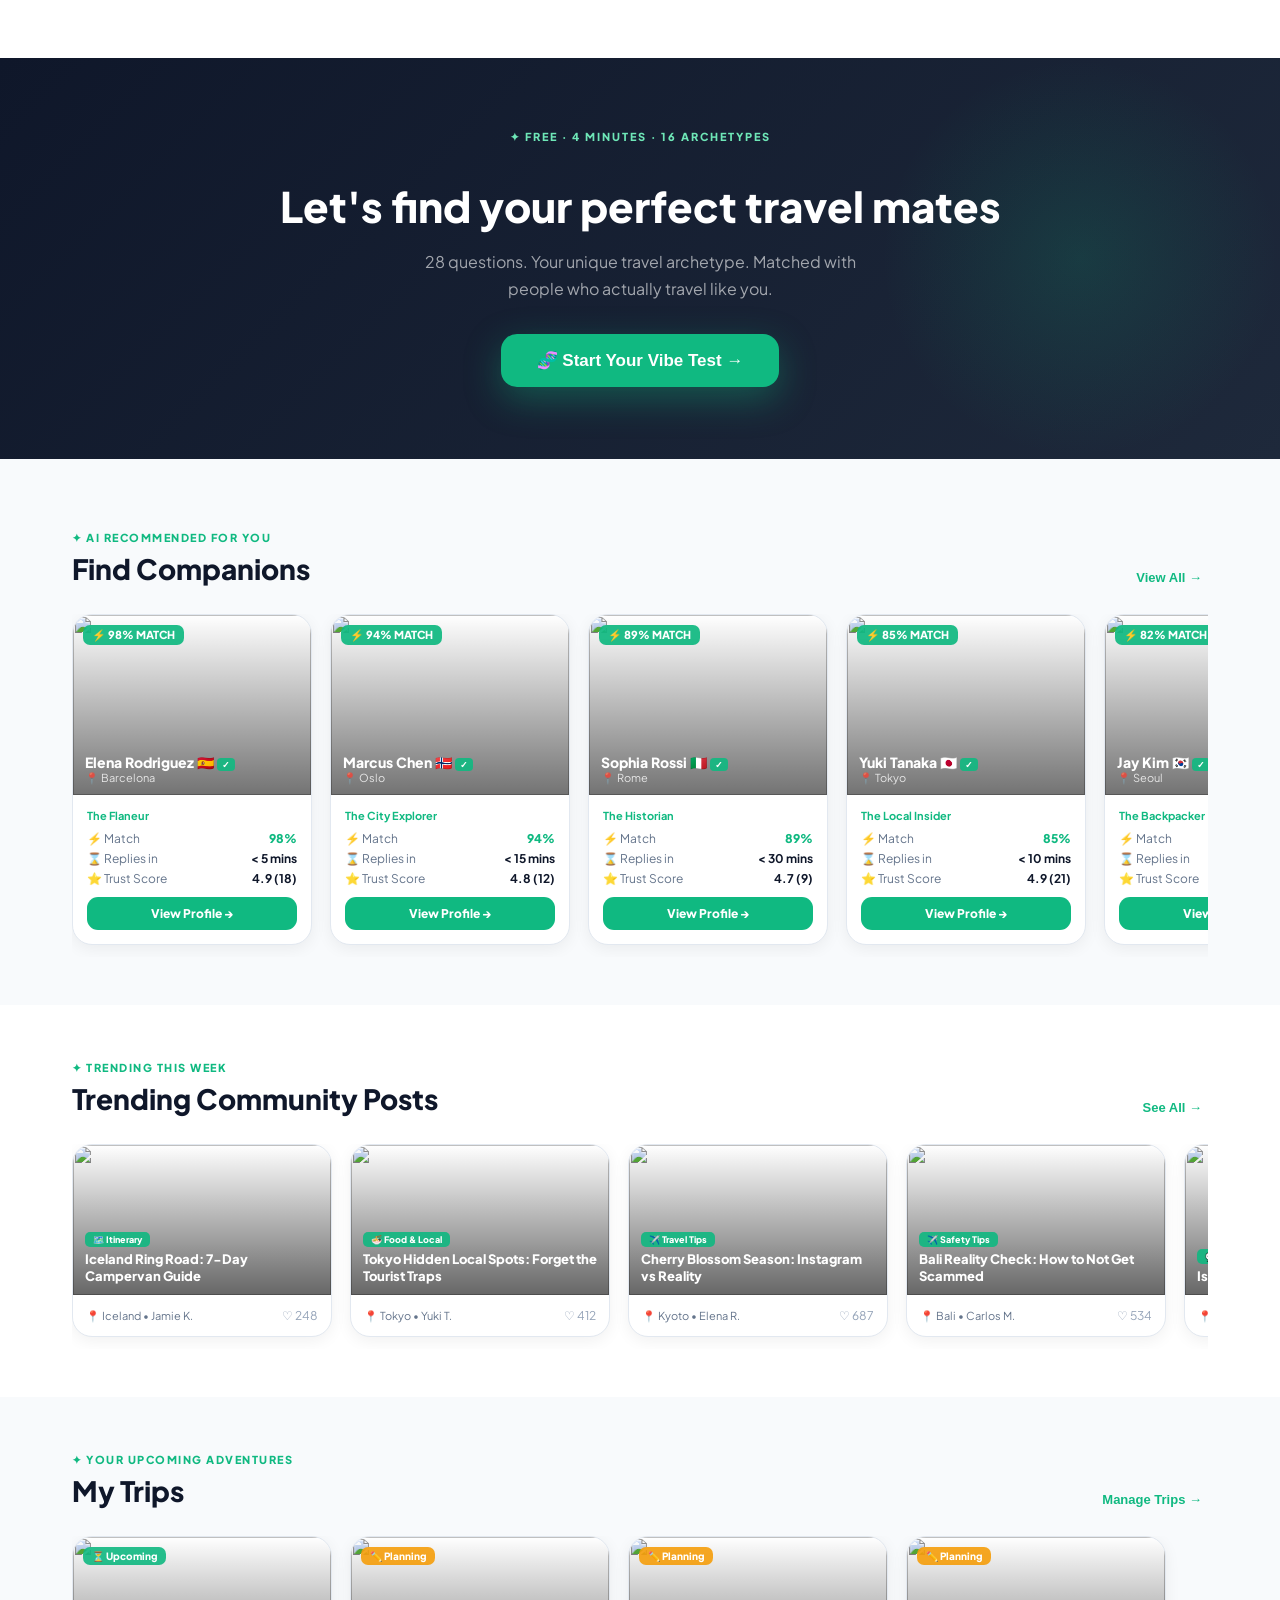
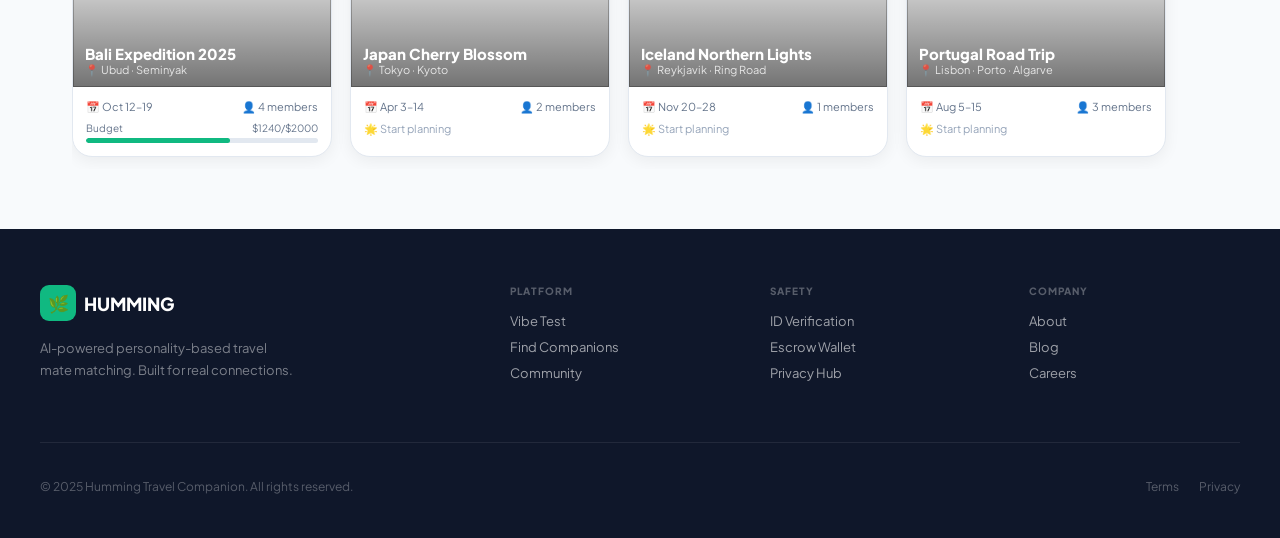
==== commit b2919711: "Fix: Set index.html as the entry point" ====
--- a/index.html
+++ b/index.html
@@ -1,190 +1,917 @@
 <!DOCTYPE html>
 <html lang="en">
 <head>
-  <meta charset="UTF-8" />
-  <meta name="viewport" content="width=device-width, initial-scale=1.0" />
-  <title>Humming - Your Travel Companion</title>
-
-  <link href="https://fonts.googleapis.com/css2?family=Dancing+Script:wght@700&family=Montserrat:wght@300;700&display=swap" rel="stylesheet">
-
-  <style>
-    /* --- Basic Reset & Global Styles --- */
-    body, html {
-      margin: 0;
-      padding: 0;
-      height: 100%;
-      overflow: hidden;
-      font-family: 'Montserrat', sans-serif;
-    }
-
-    /* Tropical Beach Background */
-    .bg-container {
-      position: absolute;
-      top: 0;
-      left: 0;
-      width: 100%;
-      height: 100%;
-      background: linear-gradient(rgba(0,0,0,0.1), rgba(0,0,0,0.2)),
-        url('https://images.unsplash.com/photo-1507525428034-b723cf961d3e?auto=format&fit=crop&w=1920&q=80');
-      background-size: cover;
-      background-position: center;
-      z-index: -1;
-    }
-
-    /* Flex Container for Centering Content */
-    .container {
-      display: flex;
-      flex-direction: column;
-      justify-content: center;
-      align-items: center;
-      height: 100vh;
-      text-align: center;
-      color: white;
-      text-shadow: 0 2px 15px rgba(0,0,0,0.2);
-    }
-
-    /* --- Logo Section --- */
-    .logo-wrapper {
-      position: relative;
-      display: inline-block;
-    }
-
-    /* Main "Humming" Logo */
-    .main-logo {
-      font-family: 'Dancing Script', cursive;
-      font-size: 8rem;
-      margin: 0;
-      background: linear-gradient(to bottom, #a8e063, #2ecc71);
-      -webkit-background-clip: text;
-      -webkit-text-fill-color: transparent;
-      filter: drop-shadow(0 4px 10px rgba(0,0,0,0.2));
-    }
-
-    /* Clover Icon */
-    .clover {
-      font-size: 3rem;
-      position: absolute;
-      right: -60px;
-      top: 30px;
-      filter: drop-shadow(0 0 15px rgba(168, 224, 99, 0.6));
-    }
-
-    /* --- Slogan Section --- */
-    .slogan {
-      font-size: 1.5rem;
-      margin: 20px 0 60px 0;
-      font-weight: 300;
-      letter-spacing: 2px;
-      line-height: 1.6;
-    }
-
-    /* Inline "Humming" in Slogan */
-    .humming-inline {
-      font-family: 'Dancing Script', cursive;
-      background: linear-gradient(to bottom, #a8e063, #2ecc71);
-      -webkit-background-clip: text;
-      -webkit-text-fill-color: transparent;
-      font-size: 2rem;
-      padding: 0 5px;
-      font-weight: 700;
-    }
-
-    /* Highlighted Text "GLOWING MEMORIES" */
-    .glowing {
-      color: #f1c40f;
-      font-weight: 700;
-      text-shadow: 0 0 20px rgba(241, 196, 15, 0.6);
-    }
-
-    /* =========================================
-       Primary Call-to-Action Button
-    ========================================= */
-
-    .btn-start {
-      position: relative;
-      display: inline-flex;
-      align-items: center;
-      justify-content: center;
-
-      /* Balanced spacing: shifts text slightly right, reserves space for the airplane */
-      padding: 16px 64px;
-      padding-left: 90px;
-      padding-right: 110px;
-      min-width: 320px;
-
-      /* Light blue "glass" look */
-      background: linear-gradient(135deg, rgba(135, 206, 235, 0.80), rgba(176, 224, 230, 0.90));
-
-      border: 3px solid rgba(255, 255, 255, 0.95);
-      border-radius: 50px;
-
-      box-shadow:
-        0 0 25px 5px rgba(255, 255, 255, 0.7),
-        inset 0 0 15px rgba(255, 255, 255, 0.5);
-
-      backdrop-filter: blur(5px);
-      -webkit-backdrop-filter: blur(5px);
-
-      /* Script text */
-      font-family: 'Dancing Script', cursive;
-      font-size: 2.6rem;
-      font-weight: 700;
-      color: white;
-      text-shadow: 0 0 10px rgba(255, 255, 255, 1);
-
-      cursor: pointer;
-      transition: all 0.3s ease;
-    }
-
-    .btn-start:hover {
-      transform: scale(1.03);
-      box-shadow:
-        0 0 35px 10px rgba(255, 255, 255, 0.8),
-        inset 0 0 25px rgba(255, 255, 255, 0.6);
-      background: linear-gradient(135deg, rgba(155, 226, 255, 0.90), rgba(196, 244, 250, 0.95));
-    }
-
-    .btn-start:active {
-      transform: scale(0.99);
-    }
-
-    /* Airplane icon inside the button (right side), gently floating */
-    .btn-start .airplane-floating {
-      position: absolute;
-      right: 43px; /* moved slightly left */
-      top: 50%;
-      transform: translateY(-50%);
-      font-size: 2.3rem;
-      filter: drop-shadow(0 0 8px rgba(255, 255, 255, 0.9));
-      animation: floatPlane 3s ease-in-out infinite;
-      pointer-events: none;
-    }
-
-    @keyframes floatPlane {
-      0%, 100% { transform: translateY(-50%) rotate(10deg); }
-      50% { transform: translateY(-65%) rotate(5deg); }
-    }
-  </style>
+<meta charset="utf-8"/>
+<meta name="viewport" content="width=device-width,initial-scale=1,maximum-scale=1,user-scalable=no"/>
+<title>Humming — Find Your Perfect Travel Vibe</title>
+<script src="https://cdn.tailwindcss.com?plugins=forms"></script>
+<link href="https://fonts.googleapis.com/css2?family=Plus+Jakarta+Sans:wght@300;400;500;600;700;800;900&family=Lora:ital,wght@0,600;1,500&display=swap" rel="stylesheet"/>
+<link href="https://fonts.googleapis.com/css2?family=Material+Symbols+Outlined:opsz,wght,FILL,GRAD@20..48,100..700,0..1,-50..200" rel="stylesheet"/>
+<link rel="stylesheet" href="style.css"/>
 </head>
-
 <body>
-  <div class="bg-container"></div>
-
-  <div class="container">
-    <div class="logo-wrapper">
-      <h1 class="main-logo">Humming</h1>
-      <span class="clover">🍀</span>
-    </div>
-
-    <p class="slogan">
-      START <span class="humming-inline">Humming</span>,<br>
-      MAKE <span class="glowing">GLOWING MEMORIES</span>
-    </p>
-
-    <button class="btn-start" aria-label="Start Journey">
-      Start Journey
-      <span class="airplane-floating" aria-hidden="true">✈️</span>
-    </button>
-  </div>
+
+<!-- ═══ APP NAV ═══ -->
+<nav id="app-nav">
+  <div class="gnav-inner">
+    <div class="nav-logo" onclick="goLanding()">
+      <div class="nlm">🌿</div>
+      <span class="nlt">HUMMING</span>
+    </div>
+    <div class="nav-tabs">
+      <button class="nt" id="nt-home"      onclick="goLanding()">🏠 Home</button>
+      <button class="nt" id="nt-explore"   onclick="enterApp('s-explore')">🔍 Find Companions</button>
+      <button class="nt" id="nt-community" onclick="enterApp('s-community')">✈️ Community</button>
+      <button class="nt" id="nt-trips"     onclick="enterApp('s-trips')">🗺️ My Trips</button>
+      <button class="nt" id="nt-messages"  onclick="enterApp('s-messages')">💬 Messages</button>
+      <button class="nt" id="nt-dna"       onclick="enterApp('s-dna')">🧬 Vibe Test</button>
+    </div>
+    <div class="nav-right">
+      <button id="nav-login-btn" onclick="openModal('login-modal')" class="nav-login-btn">Login</button>
+      <div id="nav-user" class="nav-user-group">
+        <span id="nav-username" class="nav-username">Sarah</span>
+        <img src="https://images.unsplash.com/photo-1508214751196-bcfd4ca60f91?w=80&q=80"
+             id="nav-avatar" onclick="enterApp('s-myprofile')" alt="Sarah"
+             class="nav-avatar-img"/>
+      </div>
+      <button onclick="openModal('signup-modal')" class="nav-join-btn">Join Humming</button>
+    </div>
+  </div>
+</nav>
+<div id="toast"></div>
+
+<!-- ═══ LANDING ═══ -->
+<div class="sc on" id="s-landing">
+
+  <!-- ═══ LANDING NAV (matches app nav exactly) ═══ -->
+  <!-- Landing nav — uses same CSS classes as app-nav for pixel-perfect match -->
+  <nav class="unified-nav" id="landing-nav">
+    <div class="gnav-inner">
+      <div class="nav-logo" onclick="goLanding()">
+        <div class="nlm">🌿</div>
+        <span class="nlt">HUMMING</span>
+      </div>
+      <div class="nav-tabs hide-scroll">
+        <button class="nt" onclick="goLanding()">🏠 Home</button>
+        <button class="nt" onclick="enterApp('s-explore')">🔍 Find Companions</button>
+        <button class="nt" onclick="enterApp('s-community')">✈️ Community</button>
+        <button class="nt" onclick="enterApp('s-trips')">🗺️ My Trips</button>
+        <button class="nt" onclick="enterApp('s-messages')">💬 Messages</button>
+        <button class="nt" onclick="enterApp('s-dna')">🧬 Vibe Test</button>
+      </div>
+      <div class="nav-right">
+        <button onclick="openModal('login-modal')" class="nav-login-btn">Login</button>
+        <button onclick="openModal('signup-modal')" class="nav-join-btn">Join Humming</button>
+      </div>
+    </div>
+  </nav>
+
+  <!-- ═══ HERO ═══ -->
+  <header class="hero-section">
+    <!-- Subtle background blobs -->
+    <div class="hero-blob hero-blob-tr"></div>
+    <div class="hero-blob hero-blob-bl"></div>
+
+    <div class="hero-inner">
+
+      <!-- Trust badge -->
+      <div class="hero-badge">
+        <div class="hero-badge-dot"></div>
+        <span>✦ 100% Verified &nbsp;·&nbsp; AI-Driven &nbsp;·&nbsp; Escrow Secured</span>
+      </div>
+
+      <!-- H1 -->
+      <h1 class="hero-h1">
+        Find Your Travel Vibe.<br/>
+        See Yourself <span class="hero-humming">HUMMING.</span>
+      </h1>
+
+      <!-- Subtitle -->
+      <p class="hero-sub">
+        The safety-first infrastructure for solo travelers. Meet verified companions through our 28-dimension Vibe Test and travel without limits.
+      </p>
+
+      <!-- Dual CTA -->
+      <div class="hero-ctas">
+        <button onclick="enterApp('s-explore')" class="hero-btn-primary">🔍 Find Companions</button>
+        <button onclick="enterApp('s-dna')"     class="hero-btn-secondary">🧬 Take the Vibe Test</button>
+      </div>
+
+      <!-- Social proof -->
+      <div class="hero-proof">
+        <div class="hero-proof-avatars">
+          <img src="https://i.pravatar.cc/28?img=1"  alt=""/>
+          <img src="https://i.pravatar.cc/28?img=5"  alt=""/>
+          <img src="https://i.pravatar.cc/28?img=9"  alt=""/>
+          <img src="https://i.pravatar.cc/28?img=15" alt=""/>
+        </div>
+        <span class="hero-proof-text"><b>2,400+</b> verified matches this week</span>
+      </div>
+
+    </div>
+  </header>
+
+  <!-- ═══ WHY HUMMING ═══ -->
+  <section style="padding:80px 32px;background:#fff;" id="why-humming">
+    <div style="max-width:1200px;margin:0 auto;">
+      <div style="text-align:center;margin-bottom:56px;">
+        <div style="font-size:11px;font-weight:800;color:#10b981;letter-spacing:2px;text-transform:uppercase;margin-bottom:10px;">✦ WHY HUMMING</div>
+        <h2 style="font-size:clamp(28px,4vw,44px);font-weight:900;color:#0f172a;margin-bottom:14px;letter-spacing:-.3px;">Everything You Need for Safe,<br/>Meaningful Travel Connections</h2>
+        <p style="font-size:16px;color:#64748b;max-width:520px;margin:0 auto;line-height:1.7;">Built around trust, personality, and real experiences — not just location.</p>
+      </div>
+
+      <div style="display:grid;grid-template-columns:repeat(auto-fill,minmax(260px,1fr));gap:20px;">
+        <!-- Feature 1 -->
+        <div style="background:#f8fafc;border-radius:20px;padding:28px;border:1.5px solid #e2e8f0;transition:all .2s;cursor:default;" onmouseover="this.style.borderColor='#a7f3d0';this.style.background='#f0fdf4'" onmouseout="this.style.borderColor='#e2e8f0';this.style.background='#f8fafc'">
+          <div style="font-size:32px;margin-bottom:14px;">🛡️</div>
+          <h3 style="font-weight:800;font-size:16px;color:#0f172a;margin-bottom:7px;">100% Identity Check</h3>
+          <p style="font-size:13px;color:#64748b;line-height:1.65;">Every member passes biometric ID verification before messaging. Travel with people you can trust.</p>
+        </div>
+        <!-- Feature 2 -->
+        <div style="background:#f8fafc;border-radius:20px;padding:28px;border:1.5px solid #e2e8f0;transition:all .2s;cursor:default;" onmouseover="this.style.borderColor='#a7f3d0';this.style.background='#f0fdf4'" onmouseout="this.style.borderColor='#e2e8f0';this.style.background='#f8fafc'">
+          <div style="font-size:32px;margin-bottom:14px;">🧬</div>
+          <h3 style="font-weight:800;font-size:16px;color:#0f172a;margin-bottom:7px;">Travel Vibe Test</h3>
+          <p style="font-size:13px;color:#64748b;line-height:1.65;">28 questions, 16 archetypes. Discover your travel personality and match with people who truly share your vibe.</p>
+        </div>
+        <!-- Feature 3 -->
+        <div style="background:#f8fafc;border-radius:20px;padding:28px;border:1.5px solid #e2e8f0;transition:all .2s;cursor:default;" onmouseover="this.style.borderColor='#a7f3d0';this.style.background='#f0fdf4'" onmouseout="this.style.borderColor='#e2e8f0';this.style.background='#f8fafc'">
+          <div style="font-size:32px;margin-bottom:14px;">✦</div>
+          <h3 style="font-weight:800;font-size:16px;color:#0f172a;margin-bottom:7px;">AI Match & Filtering</h3>
+          <p style="font-size:13px;color:#64748b;line-height:1.65;">Vector-based AI compatibility scoring across 7 personality axes. Find your best match instantly.</p>
+        </div>
+        <!-- Feature 4 -->
+        <div style="background:#f8fafc;border-radius:20px;padding:28px;border:1.5px solid #e2e8f0;transition:all .2s;cursor:default;" onmouseover="this.style.borderColor='#a7f3d0';this.style.background='#f0fdf4'" onmouseout="this.style.borderColor='#e2e8f0';this.style.background='#f8fafc'">
+          <div style="font-size:32px;margin-bottom:14px;">📅</div>
+          <h3 style="font-weight:800;font-size:16px;color:#0f172a;margin-bottom:7px;">AI Itinerary Builder</h3>
+          <p style="font-size:13px;color:#64748b;line-height:1.65;">Collaboratively plan your trip with AI-generated day-by-day itineraries tailored to your squad's vibe.</p>
+        </div>
+        <!-- Feature 5 -->
+        <div style="background:#f8fafc;border-radius:20px;padding:28px;border:1.5px solid #e2e8f0;transition:all .2s;cursor:default;" onmouseover="this.style.borderColor='#a7f3d0';this.style.background='#f0fdf4'" onmouseout="this.style.borderColor='#e2e8f0';this.style.background='#f8fafc'">
+          <div style="font-size:32px;margin-bottom:14px;">🔒</div>
+          <h3 style="font-weight:800;font-size:16px;color:#0f172a;margin-bottom:7px;">Escrow Group Wallet</h3>
+          <p style="font-size:13px;color:#64748b;line-height:1.65;">Pool funds securely. Money is held in escrow and released only when the trip completes. No awkward IOUs.</p>
+        </div>
+        <!-- Feature 6 -->
+        <div style="background:#f8fafc;border-radius:20px;padding:28px;border:1.5px solid #e2e8f0;transition:all .2s;cursor:default;" onmouseover="this.style.borderColor='#a7f3d0';this.style.background='#f0fdf4'" onmouseout="this.style.borderColor='#e2e8f0';this.style.background='#f8fafc'">
+          <div style="font-size:32px;margin-bottom:14px;">⭐</div>
+          <h3 style="font-weight:800;font-size:16px;color:#0f172a;margin-bottom:7px;">Transparent Reviews</h3>
+          <p style="font-size:13px;color:#64748b;line-height:1.65;">Verified trip reviews from real companions. No fake ratings — only people who actually traveled together can review.</p>
+        </div>
+        <!-- Feature 7 -->
+        <div style="background:#f8fafc;border-radius:20px;padding:28px;border:1.5px solid #e2e8f0;transition:all .2s;cursor:default;" onmouseover="this.style.borderColor='#a7f3d0';this.style.background='#f0fdf4'" onmouseout="this.style.borderColor='#e2e8f0';this.style.background='#f8fafc'">
+          <div style="font-size:32px;margin-bottom:14px;">🌏</div>
+          <h3 style="font-weight:800;font-size:16px;color:#0f172a;margin-bottom:7px;">Cross-Cultural Connections</h3>
+          <p style="font-size:13px;color:#64748b;line-height:1.65;">Language compatibility filters, cultural interest matching, and global verified community across 80+ countries.</p>
+        </div>
+        <!-- Feature 8 -->
+        <div style="background:#f8fafc;border-radius:20px;padding:28px;border:1.5px solid #e2e8f0;transition:all .2s;cursor:default;" onmouseover="this.style.borderColor='#a7f3d0';this.style.background='#f0fdf4'" onmouseout="this.style.borderColor='#e2e8f0';this.style.background='#f8fafc'">
+          <div style="font-size:32px;margin-bottom:14px;">✈️</div>
+          <h3 style="font-weight:800;font-size:16px;color:#0f172a;margin-bottom:7px;">Travel Community</h3>
+          <p style="font-size:13px;color:#64748b;line-height:1.65;">Share itineraries, local tips, and trip photos. AI curates your feed based on your Vibe Type and destination.</p>
+        </div>
+      </div>
+    </div>
+  </section>
+
+  <!-- ═══ VIBE TEST CTA ═══ -->
+  <section style="padding:72px 32px;background:linear-gradient(135deg,#0f172a,#1e293b);position:relative;overflow:hidden;">
+    <div style="position:absolute;top:0;right:0;width:400px;height:400px;background:radial-gradient(circle,rgba(16,185,129,.15),transparent 70%);pointer-events:none;"></div>
+    <div style="max-width:1200px;margin:0 auto;text-align:center;position:relative;">
+      <div style="font-size:11px;font-weight:800;color:#6ee7b7;letter-spacing:2px;text-transform:uppercase;margin-bottom:12px;">✦ FREE · 4 MINUTES · 16 ARCHETYPES</div>
+      <h2 style="font-size:clamp(26px,3.5vw,42px);font-weight:900;color:#fff;margin-bottom:14px;">Let's find your perfect travel mates</h2>
+      <p style="font-size:16px;color:rgba(255,255,255,.6);margin-bottom:32px;max-width:480px;margin-left:auto;margin-right:auto;line-height:1.7;">28 questions. Your unique travel archetype. Matched with people who actually travel like you.</p>
+      <button onclick="enterApp('s-dna')" style="display:inline-flex;align-items:center;gap:10px;background:#10b981;color:#fff;padding:16px 36px;border-radius:16px;font-weight:800;font-size:17px;border:none;cursor:pointer;box-shadow:0 12px 36px rgba(16,185,129,.35);">
+        🧬 Start Your Vibe Test →
+      </button>
+    </div>
+  </section>
+
+  <!-- ═══ HORIZONTAL CAROUSEL: FIND COMPANIONS ═══ -->
+  <section style="padding:72px 0 48px;background:#f8fafc;">
+    <div style="max-width:1200px;margin:0 auto;padding:0 32px;">
+      <div style="display:flex;align-items:flex-end;justify-content:space-between;margin-bottom:28px;">
+        <div>
+          <div style="font-size:11px;font-weight:800;color:#10b981;letter-spacing:1.5px;text-transform:uppercase;margin-bottom:6px;">✦ AI RECOMMENDED FOR YOU</div>
+          <h2 style="font-size:28px;font-weight:900;color:#0f172a;margin:0;">Find Companions</h2>
+        </div>
+        <button onclick="enterApp('s-explore')" style="background:none;border:none;cursor:pointer;font-size:13px;font-weight:700;color:#10b981;white-space:nowrap;">View All →</button>
+      </div>
+      <div style="overflow-x:auto;display:flex;gap:18px;scroll-snap-type:x mandatory;-webkit-overflow-scrolling:touch;padding-bottom:12px;" class="hide-scroll" id="companion-carousel">
+        <!-- Cards injected by JS -->
+      </div>
+    </div>
+  </section>
+
+  <!-- ═══ HORIZONTAL CAROUSEL: COMMUNITY ═══ -->
+  <section style="padding:56px 0 48px;background:#fff;">
+    <div style="max-width:1200px;margin:0 auto;padding:0 32px;">
+      <div style="display:flex;align-items:flex-end;justify-content:space-between;margin-bottom:28px;">
+        <div>
+          <div style="font-size:11px;font-weight:800;color:#10b981;letter-spacing:1.5px;text-transform:uppercase;margin-bottom:6px;">✦ TRENDING THIS WEEK</div>
+          <h2 style="font-size:28px;font-weight:900;color:#0f172a;margin:0;">Trending Community Posts</h2>
+        </div>
+        <button onclick="enterApp('s-community')" style="background:none;border:none;cursor:pointer;font-size:13px;font-weight:700;color:#10b981;white-space:nowrap;">See All →</button>
+      </div>
+      <div style="overflow-x:auto;display:flex;gap:18px;scroll-snap-type:x mandatory;-webkit-overflow-scrolling:touch;padding-bottom:12px;" class="hide-scroll" id="community-carousel">
+        <!-- Cards injected by JS -->
+      </div>
+    </div>
+  </section>
+
+  <!-- ═══ HORIZONTAL CAROUSEL: MY TRIPS ═══ -->
+  <section style="padding:56px 0 60px;background:#f8fafc;">
+    <div style="max-width:1200px;margin:0 auto;padding:0 32px;">
+      <div style="display:flex;align-items:flex-end;justify-content:space-between;margin-bottom:28px;">
+        <div>
+          <div style="font-size:11px;font-weight:800;color:#10b981;letter-spacing:1.5px;text-transform:uppercase;margin-bottom:6px;">✦ YOUR UPCOMING ADVENTURES</div>
+          <h2 style="font-size:28px;font-weight:900;color:#0f172a;margin:0;">My Trips</h2>
+        </div>
+        <button onclick="enterApp('s-trips')" style="background:none;border:none;cursor:pointer;font-size:13px;font-weight:700;color:#10b981;white-space:nowrap;">Manage Trips →</button>
+      </div>
+      <div style="overflow-x:auto;display:flex;gap:18px;scroll-snap-type:x mandatory;-webkit-overflow-scrolling:touch;padding-bottom:12px;" class="hide-scroll" id="trips-carousel">
+        <!-- Cards injected by JS -->
+      </div>
+    </div>
+  </section>
+
+  <!-- ═══ FOOTER ═══ -->
+  <footer style="background:#0f172a;padding:56px 32px 32px;">
+    <div style="max-width:1200px;margin:0 auto;">
+      <div style="display:grid;grid-template-columns:2fr 1fr 1fr 1fr;gap:48px;margin-bottom:48px;">
+        <div>
+          <div style="display:flex;align-items:center;gap:8px;margin-bottom:16px;">
+            <div style="width:36px;height:36px;background:#10b981;border-radius:9px;display:flex;align-items:center;justify-content:center;font-size:17px;">🌿</div>
+            <span style="font-size:18px;font-weight:900;color:#fff;text-transform:uppercase;">Humming</span>
+          </div>
+          <p style="font-size:13px;color:rgba(255,255,255,.45);line-height:1.7;max-width:260px;">AI-powered personality-based travel mate matching. Built for real connections.</p>
+        </div>
+        <div>
+          <div style="font-size:10px;font-weight:800;color:rgba(255,255,255,.3);text-transform:uppercase;letter-spacing:1px;margin-bottom:16px;">Platform</div>
+          <div style="display:flex;flex-direction:column;gap:10px;">
+            <a style="font-size:13px;color:rgba(255,255,255,.6);cursor:pointer;" onclick="enterApp('s-dna')">Vibe Test</a>
+            <a style="font-size:13px;color:rgba(255,255,255,.6);cursor:pointer;" onclick="enterApp('s-explore')">Find Companions</a>
+            <a style="font-size:13px;color:rgba(255,255,255,.6);cursor:pointer;" onclick="enterApp('s-community')">Community</a>
+          </div>
+        </div>
+        <div>
+          <div style="font-size:10px;font-weight:800;color:rgba(255,255,255,.3);text-transform:uppercase;letter-spacing:1px;margin-bottom:16px;">Safety</div>
+          <div style="display:flex;flex-direction:column;gap:10px;">
+            <span style="font-size:13px;color:rgba(255,255,255,.6);">ID Verification</span>
+            <span style="font-size:13px;color:rgba(255,255,255,.6);">Escrow Wallet</span>
+            <span style="font-size:13px;color:rgba(255,255,255,.6);">Privacy Hub</span>
+          </div>
+        </div>
+        <div>
+          <div style="font-size:10px;font-weight:800;color:rgba(255,255,255,.3);text-transform:uppercase;letter-spacing:1px;margin-bottom:16px;">Company</div>
+          <div style="display:flex;flex-direction:column;gap:10px;">
+            <span style="font-size:13px;color:rgba(255,255,255,.6);">About</span>
+            <span style="font-size:13px;color:rgba(255,255,255,.6);">Blog</span>
+            <span style="font-size:13px;color:rgba(255,255,255,.6);">Careers</span>
+          </div>
+        </div>
+      </div>
+      <div style="border-top:1px solid rgba(255,255,255,.08);padding-top:24px;display:flex;justify-content:space-between;align-items:center;flex-wrap:wrap;gap:12px;">
+        <p style="font-size:12px;color:rgba(255,255,255,.3);">© 2025 Humming Travel Companion. All rights reserved.</p>
+        <div style="display:flex;gap:20px;">
+          <span style="font-size:12px;color:rgba(255,255,255,.3);cursor:pointer;">Terms</span>
+          <span style="font-size:12px;color:rgba(255,255,255,.3);cursor:pointer;">Privacy</span>
+        </div>
+      </div>
+    </div>
+  </footer>
+
+</div><!-- /s-landing -->
+
+
+<div class="sc" id="s-explore" style="margin-top:60px;">
+  <div class="flex flex-col md:flex-row min-h-[calc(100vh-60px)]">
+    <!-- Mobile filter toggle -->
+    <div class="md:hidden p-3 bg-white border-b border-slate-200 flex gap-2">
+      <button class="bo flex-1 text-sm" onclick="document.getElementById('filter-sidebar').classList.toggle('hidden')">⚙️ Filters</button>
+      <button class="ai-badge flex-1 justify-center text-sm" onclick="runAIMatch()">✦ AI Match</button>
+    </div>
+    <!-- Sidebar Filters -->
+    <div id="filter-sidebar" class="hidden md:block w-full md:w-64 p-5 border-r border-slate-200 bg-white md:sticky md:top-[60px] md:h-[calc(100vh-60px)] overflow-y-auto flex-shrink-0">
+      <div class="flex items-center justify-between mb-5"><span class="font-bold text-slate-900">Filters</span><button class="text-emerald-500 text-sm font-semibold" onclick="resetFilters()">Reset</button></div>
+      <!-- Destination -->
+      <div class="mb-5">
+        <div class="text-[10px] font-bold text-slate-400 uppercase tracking-widest mb-2">Destination</div>
+        <input id="f-dest" class="fi text-sm" placeholder="📍 Anywhere" oninput="renderCards()"/>
+      </div>
+      <!-- Travel Window -->
+      <div class="mb-5">
+        <div class="text-[10px] font-bold text-slate-400 uppercase tracking-widest mb-2">Travel Window</div>
+        <div class="grid grid-cols-2 gap-2">
+          <input type="date" id="f-date-start" class="fi text-xs py-2 px-2"/>
+          <input type="date" id="f-date-end" class="fi text-xs py-2 px-2"/>
+        </div>
+      </div>
+      <!-- Gender -->
+      <div class="mb-5">
+        <div class="text-[10px] font-bold text-slate-400 uppercase tracking-widest mb-2">Gender Preference</div>
+        <label class="flex items-center gap-2 mb-3 cursor-pointer"><input type="checkbox" id="f-same-gender" class="rounded text-emerald-500" onchange="renderCards()"/><span class="text-sm font-medium">Same-gender only</span></label>
+        <div class="flex flex-wrap gap-2" id="gender-chips">
+          <button class="chip on text-xs" data-g="all" onclick="genderChip(this)">All</button>
+          <button class="chip text-xs" data-g="male" onclick="genderChip(this)">Male</button>
+          <button class="chip text-xs" data-g="female" onclick="genderChip(this)">Female</button>
+          <button class="chip text-xs" data-g="non-binary" onclick="genderChip(this)">Non-binary</button>
+        </div>
+      </div>
+      <!-- Personality Type -->
+      <div class="mb-5">
+        <div class="text-[10px] font-bold text-slate-400 uppercase tracking-widest mb-2">Personality Type</div>
+        <div class="flex flex-wrap gap-1" id="mbti-chips">
+          <button class="chip on" style="font-size:10px;padding:3px 8px;" data-m="ALL" onclick="mbtiChip(this)">All</button>
+          <button class="chip" style="font-size:10px;padding:3px 8px;" data-m="PACE" onclick="mbtiChip(this)">PACE</button>
+          <button class="chip" style="font-size:10px;padding:3px 8px;" data-m="NOVA" onclick="mbtiChip(this)">NOVA</button>
+          <button class="chip" style="font-size:10px;padding:3px 8px;" data-m="LENS" onclick="mbtiChip(this)">LENS</button>
+          <button class="chip" style="font-size:10px;padding:3px 8px;" data-m="GLOW" onclick="mbtiChip(this)">GLOW</button>
+          <button class="chip" style="font-size:10px;padding:3px 8px;" data-m="FLUX" onclick="mbtiChip(this)">FLUX</button>
+          <button class="chip" style="font-size:10px;padding:3px 8px;" data-m="RUSH" onclick="mbtiChip(this)">RUSH</button>
+          <button class="chip" style="font-size:10px;padding:3px 8px;" data-m="TREK" onclick="mbtiChip(this)">TREK</button>
+          <button class="chip" style="font-size:10px;padding:3px 8px;" data-m="CALM" onclick="mbtiChip(this)">CALM</button>
+        </div>
+      </div>
+      <!-- Budget -->
+      <div class="mb-5">
+        <div class="text-[10px] font-bold text-slate-400 uppercase tracking-widest mb-2">Budget</div>
+        <div class="flex flex-col gap-2">
+          <button class="chip text-left text-xs" data-b="budget" onclick="budgetChip(this)">💸 Budget ($30–60/day)</button>
+          <button class="chip on text-left text-xs" data-b="mid" onclick="budgetChip(this)">💰 Mid ($60–150/day)</button>
+          <button class="chip text-left text-xs" data-b="luxury" onclick="budgetChip(this)">✨ Luxury ($150+/day)</button>
+        </div>
+      </div>
+      <!-- Language -->
+      <div>
+        <div class="text-[10px] font-bold text-slate-400 uppercase tracking-widest mb-2">Language</div>
+        <div class="flex flex-wrap gap-1">
+          <button class="chip on" style="font-size:10px;padding:3px 8px;" onclick="this.classList.toggle('on')">🇺🇸 EN</button>
+          <button class="chip on" style="font-size:10px;padding:3px 8px;" onclick="this.classList.toggle('on')">🇰🇷 KO</button>
+          <button class="chip" style="font-size:10px;padding:3px 8px;" onclick="this.classList.toggle('on')">🇯🇵 JA</button>
+          <button class="chip" style="font-size:10px;padding:3px 8px;" onclick="this.classList.toggle('on')">🇨🇳 ZH</button>
+          <button class="chip" style="font-size:10px;padding:3px 8px;" onclick="this.classList.toggle('on')">🇪🇸 ES</button>
+        </div>
+      </div>
+    </div>
+    <!-- Board -->
+    <div class="flex-1 p-4 md:p-6 bg-slate-50">
+      <div class="flex flex-col sm:flex-row gap-3 mb-4">
+        <input id="search-input" class="fi flex-1" placeholder="🔍 Search by name, interests, or destination..." oninput="renderCards()"/>
+        <select class="fi w-auto text-sm font-semibold" style="width:160px;" onchange="renderCards()">
+          <option>⚡ Best Match</option><option>⭐ Top Rated</option><option>🕐 Most Recent</option>
+        </select>
+        <button class="ai-badge hidden md:flex" onclick="runAIMatch()">✦ AI Match Me</button>
+      </div>
+      <div id="ai-loading" style="display:none;" class="flex items-center gap-3 p-3 bg-white rounded-xl border border-slate-200 mb-3">
+        <div class="ai-dot"></div><span class="text-sm text-slate-500 font-semibold">AI analyzing your travel style...</span>
+      </div>
+      <div id="ai-result-box" style="display:none;" class="mb-4">
+        <div class="bg-emerald-50 border border-emerald-200 rounded-xl p-4">
+          <div class="text-xs font-bold text-emerald-600 mb-2">✦ AI Recommendation</div>
+          <div id="ai-result-text" class="text-sm text-slate-700"></div>
+        </div>
+      </div>
+      <div class="flex items-center justify-between mb-3">
+        <div id="card-count" class="text-sm text-slate-500">Showing <b>6</b> companions</div>
+      </div>
+      <div id="companion-grid" class="grid grid-cols-1 sm:grid-cols-2 lg:grid-cols-3 gap-4"></div>
+      <!-- Pagination -->
+      <div class="flex justify-center gap-2 mt-8 items-center">
+        <button class="bo px-3 py-2 text-sm">‹</button>
+        <button class="bp px-4 py-2 text-sm">1</button>
+        <button class="bo px-4 py-2 text-sm">2</button>
+        <button class="bo px-4 py-2 text-sm">3</button>
+        <span class="text-slate-400">···</span>
+        <button class="bo px-4 py-2 text-sm">24</button>
+        <button class="bo px-3 py-2 text-sm">›</button>
+      </div>
+    </div>
+  </div>
+</div>
+
+<!-- ═══ PROFILE ═══ -->
+<div class="sc" id="s-profile" style="margin-top:60px;">
+  <div class="max-w-5xl mx-auto p-4 md:p-8">
+    <button class="bg2 mb-6" onclick="navTo('s-explore')">← Back to Explore</button>
+    <div class="grid grid-cols-1 lg:grid-cols-3 gap-8">
+      <!-- Left main -->
+      <div class="lg:col-span-2 space-y-6">
+        <!-- Hero card -->
+        <div class="card p-6 md:p-8">
+          <div class="flex flex-col md:flex-row gap-6 items-start">
+            <div class="relative flex-shrink-0">
+              <img id="p-avatar" src="" class="w-32 h-32 rounded-3xl object-cover ring-4 ring-emerald-100"/>
+              <div class="absolute -bottom-3 left-1/2 -translate-x-1/2 bg-sky-500 text-white px-3 py-1 rounded-full text-[10px] font-black tracking-wider flex items-center gap-1 shadow-lg border-2 border-white">✓ VERIFIED</div>
+            </div>
+            <div class="flex-1">
+              <div class="flex flex-wrap items-center gap-3 mb-2">
+                <h1 id="p-name" class="text-3xl font-extrabold text-slate-900"></h1>
+                <span class="vbadge">✓ Verified</span>
+              </div>
+              <p id="p-city" class="text-slate-500 font-medium mb-4 flex items-center gap-1">📍 <span></span></p>
+              <div class="grid grid-cols-2 md:grid-cols-4 gap-3">
+                <div class="bg-slate-50 rounded-2xl p-3 text-center"><div id="p-trips" class="text-2xl font-bold">24</div><div class="text-xs text-slate-400 font-bold uppercase tracking-wider">Trips</div></div>
+                <div class="bg-slate-50 rounded-2xl p-3 text-center"><div id="p-rating" class="text-2xl font-bold">4.9 ★</div><div class="text-xs text-slate-400 font-bold uppercase tracking-wider">Rating</div></div>
+                <div class="bg-slate-50 rounded-2xl p-3 text-center"><div id="p-response" class="text-2xl font-bold">98%</div><div class="text-xs text-slate-400 font-bold uppercase tracking-wider">Response</div></div>
+                <div class="bg-slate-50 rounded-2xl p-3 text-center"><div class="text-2xl font-bold">2h</div><div class="text-xs text-slate-400 font-bold uppercase tracking-wider">Reply Time</div></div>
+              </div>
+            </div>
+          </div>
+        </div>
+        <!-- Travel Personality -->
+        <div class="card p-6">
+          <h3 class="font-bold text-lg mb-4 flex items-center gap-2">🧬 Travel Vibe Type</h3>
+          <div class="grid md:grid-cols-2 gap-6">
+            <div>
+              <div class="flex items-baseline gap-3 mb-3">
+                <span id="p-dna-code" class="text-4xl font-black text-emerald-500 italic"></span>
+                <span id="p-dna-tagline" class="text-slate-400 font-medium"></span>
+              </div>
+              <p id="p-dna-desc" class="text-slate-600 leading-relaxed mb-4"></p>
+              <div id="p-vibe-axes" class="space-y-2"></div>
+            </div>
+            <div class="space-y-3">
+              <div><div class="flex justify-between text-xs font-bold text-slate-500 uppercase mb-1"><span>Planner / Flexible</span><span id="p-bar1-val" class="text-emerald-500">60%</span></div><div class="h-2 bg-slate-100 rounded-full overflow-hidden"><div id="p-bar1" class="h-full bg-emerald-500 rounded-full" style="width:60%"></div></div></div>
+              <div><div class="flex justify-between text-xs font-bold text-slate-500 uppercase mb-1"><span>Culture / Chiller</span><span id="p-bar2-val" class="text-emerald-500">75%</span></div><div class="h-2 bg-slate-100 rounded-full overflow-hidden"><div id="p-bar2" class="h-full bg-emerald-500 rounded-full" style="width:75%"></div></div></div>
+              <div><div class="flex justify-between text-xs font-bold text-slate-500 uppercase mb-1"><span>Social / Introvert</span><span class="text-emerald-500" id="p-bar3-val">40%</span></div><div class="h-2 bg-slate-100 rounded-full overflow-hidden"><div id="p-bar3" class="h-full bg-emerald-500 rounded-full" style="width:40%"></div></div></div>
+              <div><div class="flex justify-between text-xs font-bold text-slate-500 uppercase mb-1"><span>Energetic / Leisurely</span><span class="text-emerald-500" id="p-bar4-val">35%</span></div><div class="h-2 bg-slate-100 rounded-full overflow-hidden"><div id="p-bar4" class="h-full bg-sky-400 rounded-full" style="width:35%"></div></div></div>
+            </div>
+          </div>
+        </div>
+        <!-- Interests -->
+        <div class="card p-6">
+          <h3 class="font-bold text-lg mb-4">❤️ Interests & Style</h3>
+          <div class="flex flex-wrap gap-2 mb-5" id="p-interests">
+            <span class="chip on cursor-default">📸 Photography</span>
+            <span class="chip on cursor-default">🌱 Vegan Foodie</span>
+            <span class="chip on cursor-default">🐌 Slow Travel</span>
+            <span class="chip on cursor-default">🌿 Eco-Conscious</span>
+            <span class="chip on cursor-default">🥾 Hiking</span>
+          </div>
+          <div class="grid grid-cols-2 gap-4 border-t border-slate-100 pt-4">
+            <div><p class="text-xs font-black text-slate-400 uppercase tracking-widest mb-1">Fluent In</p><p class="font-bold text-slate-800">English, Spanish</p></div>
+            <div><p class="text-xs font-black text-slate-400 uppercase tracking-widest mb-1">Learning</p><p class="font-bold text-slate-800">Japanese</p></div>
+          </div>
+        </div>
+        <!-- Travel History -->
+        <div class="card p-6">
+          <h3 class="font-bold text-lg mb-4">🏅 Verified Travel History</h3>
+          <div class="space-y-3">
+            <div class="flex items-center gap-4 p-4 rounded-2xl border border-slate-100 hover:border-emerald-200 hover:bg-emerald-50/30 transition-all cursor-pointer">
+              <div class="w-12 h-12 bg-slate-100 rounded-xl flex items-center justify-center text-2xl">⛰️</div>
+              <div class="flex-1"><div class="font-bold">Patagonia Expedition</div><div class="text-sm text-slate-500">Mar 2024 · 14 days · 3 Companions</div></div>
+              <div class="text-right"><span class="vbadge">✓ Verified</span><div class="text-xs text-slate-400 mt-1">HOST</div></div>
+            </div>
+            <div class="flex items-center gap-4 p-4 rounded-2xl border border-slate-100 hover:border-emerald-200 hover:bg-emerald-50/30 transition-all cursor-pointer">
+              <div class="w-12 h-12 bg-amber-50 rounded-xl flex items-center justify-center text-2xl">🌸</div>
+              <div class="flex-1"><div class="font-bold">Kyoto Cherry Blossoms</div><div class="text-sm text-slate-500">Apr 2023 · 10 days · 1 Companion</div></div>
+              <div class="text-right"><span class="vbadge">✓ Verified</span><div class="text-xs text-slate-400 mt-1">JOINER</div></div>
+            </div>
+          </div>
+        </div>
+        <!-- Reviews -->
+        <div class="card p-6">
+          <div class="flex items-center justify-between mb-4">
+            <h3 class="font-bold text-lg">⭐ Recent Reviews (<span id="review-count">18</span>)</h3>
+            <button class="bp text-sm py-2 px-4" onclick="openModal('review-modal')">✏️ Write Review</button>
+          </div>
+          <div id="reviews-container" class="grid grid-cols-1 md:grid-cols-2 gap-4"></div>
+        </div>
+        <!-- Map / Next Destination -->
+        <div class="card p-6 bg-gradient-to-br from-slate-700 to-slate-900 text-white">
+          <div class="flex items-center gap-3 mb-2"><span class="text-emerald-400 font-bold text-xs uppercase tracking-widest">📍 Next Destination</span></div>
+          <p id="p-next-dest" class="font-bold text-lg mb-1">Elena is looking for partners for a "Nordic Northern Lights Hunt" in November 2025.</p>
+          <button class="text-emerald-400 font-bold text-sm mt-2" onclick="navTo('s-trips')">View Trip Details →</button>
+        </div>
+      </div>
+      <!-- Right Sidebar -->
+      <div>
+        <div class="card p-6 sticky top-[80px] space-y-4">
+          <h3 class="font-bold text-lg">Start an adventure?</h3>
+          <p class="text-slate-500 text-sm">Connect with <span id="p-firstname" class="font-semibold text-slate-700"></span> to plan your next trip or invite them to an existing itinerary.</p>
+          <div class="bg-emerald-500 text-white p-5 rounded-2xl text-center">
+            <div id="p-match-pct" class="text-4xl font-black">90%</div>
+            <div class="font-bold text-sm mt-1">Great Match!</div>
+            <div class="text-xs opacity-80 mt-1">Based on your shared interests and Vibe Type</div>
+          </div>
+          <button class="bp w-full" onclick="navTo('s-messages')">💬 Start Chat</button>
+          <button class="bo w-full" onclick="navTo('s-trips')">➕ Invite to Trip</button>
+          <div class="border-t border-slate-100 pt-4 space-y-2">
+            <div class="flex items-center gap-2 text-xs text-slate-600"><span class="text-emerald-500">✓</span> Identity verified via Humming Trust Protocol</div>
+            <div class="flex items-center gap-2 text-xs text-slate-600"><span class="text-amber-400">⚡</span> Typically responds in under 2 hours</div>
+          </div>
+          <div class="flex justify-between border-t border-slate-100 pt-3">
+            <button class="bg2 text-xs" onclick="toast('Reported.')">🚩 Report</button>
+            <button class="bg2 text-xs" onclick="toast('Link copied!')">📤 Share</button>
+          </div>
+        </div>
+      </div>
+    </div>
+  </div>
+</div>
+
+<!-- ═══ MY TRIPS ═══ -->
+<div class="sc" id="s-trips" style="margin-top:60px;">
+  <div class="max-w-6xl mx-auto p-4 md:p-6">
+    <div class="flex items-center justify-between mb-6">
+      <h1 class="text-2xl font-bold">My Trips</h1>
+      <button class="bp" onclick="openModal('new-trip-modal')">+ New Trip</button>
+    </div>
+    <!-- Trip tabs -->
+    <div class="wtab-bar mb-6">
+      <button class="wtab on" id="tt-upcoming" onclick="tripsTab('upcoming')">🗺️ Upcoming</button>
+      <button class="wtab" id="tt-past" onclick="tripsTab('past')">✅ Past Trips</button>
+      <button class="wtab" id="tt-planning" onclick="tripsTab('planning')">✏️ Planning</button>
+    </div>
+    <div id="trips-grid" class="grid grid-cols-1 md:grid-cols-2 lg:grid-cols-3 gap-5"></div>
+  </div>
+</div>
+
+<!-- ═══ TRIP DETAIL ═══ -->
+<div class="sc" id="s-trip-detail" style="margin-top:60px;">
+  <div>
+    <!-- Trip header -->
+    <div class="sticky top-[60px] z-10 bg-white border-b border-slate-200 px-4 md:px-6 py-3 flex flex-wrap items-center justify-between gap-3">
+      <div class="flex items-center gap-3">
+        <button class="bg2" onclick="navTo('s-trips')">←</button>
+        <div><div id="td-title" class="font-bold">Bali Expedition 2025</div><div id="td-sub" class="text-xs text-slate-500">UBUD · SEMINYAK · NUSA PENIDA</div></div>
+      </div>
+      <div class="wtab-bar">
+        <button class="wtab on" id="td-chat" onclick="tripDetailTab('chat')">💬 Chat</button>
+        <button class="wtab" id="td-itin" onclick="tripDetailTab('itin')">📅 Itinerary</button>
+        <button class="wtab" id="td-wallet" onclick="tripDetailTab('wallet')">💰 Wallet</button>
+      </div>
+      <div class="flex -space-x-2">
+        <img src="https://i.pravatar.cc/28?img=3" class="w-7 h-7 rounded-full border-2 border-white"/>
+        <img src="https://i.pravatar.cc/28?img=25" class="w-7 h-7 rounded-full border-2 border-white"/>
+        <img src="https://i.pravatar.cc/28?img=7" class="w-7 h-7 rounded-full border-2 border-white"/>
+        <span class="text-xs text-slate-400 ml-2 self-center">+1</span>
+      </div>
+    </div>
+    <div class="flex flex-col md:flex-row" style="height:calc(100vh - 120px);">
+      <!-- Squad sidebar -->
+      <div class="w-full md:w-52 p-4 border-r border-slate-200 bg-white overflow-y-auto flex-shrink-0">
+        <div class="text-xs font-bold text-slate-400 uppercase tracking-widest mb-3">Trip Squad <span class="bg-emerald-50 text-emerald-600 px-2 py-0.5 rounded text-xs ml-1">4 ✓</span></div>
+        <div class="space-y-3" id="squad-list">
+          <div class="flex items-center gap-2"><img src="https://i.pravatar.cc/28?img=3" class="w-7 h-7 rounded-full border-2 border-emerald-400"/><div><div class="text-xs font-bold">Alex Chen</div><div class="text-xs text-slate-400">Leader</div></div></div>
+          <div class="flex items-center gap-2"><img src="https://i.pravatar.cc/28?img=25" class="w-7 h-7 rounded-full"/><div><div class="text-xs font-bold">Elena R.</div><div class="text-xs text-emerald-500 font-semibold">Ready ✓</div></div></div>
+          <div class="flex items-center gap-2"><img src="https://i.pravatar.cc/28?img=7" class="w-7 h-7 rounded-full"/><div><div class="text-xs font-bold">Jordan S.</div><div class="text-xs text-slate-400">Exploring</div></div></div>
+          <div class="flex items-center gap-2"><img src="https://i.pravatar.cc/28?img=20" class="w-7 h-7 rounded-full"/><div><div class="text-xs font-bold">Sarah B.</div><div class="text-xs text-amber-500">Pending ⏳</div></div></div>
+        </div>
+        <button class="bo w-full mt-3 text-xs py-2" onclick="toast('Invite link copied!')">+ Invite Partners</button>
+        <div class="mt-4 p-3 bg-emerald-50 rounded-xl border border-emerald-100">
+          <div class="text-xs font-bold text-emerald-600 mb-1">✦ Squad Synergy</div>
+          <div class="flex justify-between text-xs font-bold mb-1"><span>Pace Match</span><span class="text-emerald-600">88%</span></div>
+          <div class="pbar"><div class="pfill" style="width:88%"></div></div>
+          <p class="text-xs text-slate-500 mt-2">Highly compatible! Mix of active explorers and planners.</p>
+        </div>
+      </div>
+      <!-- Main content -->
+      <div class="flex-1 overflow-y-auto">
+        <!-- Chat tab -->
+        <div id="td-tab-chat" class="flex flex-col h-full p-4">
+          <div id="trip-chat-msgs" class="flex-1 overflow-y-auto space-y-3 pb-4"></div>
+          <div class="flex gap-2 border-t border-slate-200 pt-3">
+            <input id="trip-chat-input" class="fi flex-1 text-sm" placeholder="Message the squad..." onkeydown="if(event.key==='Enter')sendTripChat()"/>
+            <button class="bp px-4" onclick="sendTripChat()">➤</button>
+          </div>
+        </div>
+        <!-- Itinerary tab -->
+        <div id="td-tab-itin" class="hidden p-4 md:p-6">
+          <div class="flex items-center justify-between mb-6">
+            <div><h2 class="text-2xl font-bold">The Itinerary</h2><p class="text-slate-500">Oct 12 – Oct 19, 2025</p></div>
+            <button class="ai-badge" onclick="toast('AI generating Day 2 itinerary...')">✦ AI Generate Day 2</button>
+          </div>
+          <!-- Day 1 -->
+          <div class="border-l-2 border-emerald-500 pl-5 mb-8">
+            <div class="flex items-center gap-3 mb-4">
+              <div class="w-3 h-3 rounded-full bg-emerald-500 -ml-[22px] border-2 border-white shadow"></div>
+              <h3 class="font-bold text-lg">Day 1: Arrival & Rejuvenation</h3>
+              <span class="text-slate-400 text-sm ml-auto">Sat, Oct 12</span>
+            </div>
+            <div class="space-y-3">
+              <div class="bg-white rounded-2xl p-4 border border-slate-100 flex items-center gap-4"><div class="w-10 h-10 bg-sky-100 rounded-xl flex items-center justify-center text-lg">✈️</div><div class="flex-1"><div class="font-bold text-sm">DPS International Arrival</div><div class="text-xs text-slate-500">09:30 AM · Flight SQ942</div></div><span class="bg-emerald-50 text-emerald-600 text-xs font-bold px-2 py-1 rounded-lg">CONFIRMED</span></div>
+              <div class="bg-white rounded-2xl p-4 border border-slate-100 flex items-center gap-4">
+                <div class="w-10 h-10 bg-amber-50 rounded-xl flex items-center justify-center text-lg">🏨</div>
+                <div class="flex-1"><div class="font-bold text-sm">Maya Ubud Resort & Spa</div><div class="text-xs text-slate-500">01:00 PM · Check-in · Ubud Sanctuary</div></div>
+                <img src="https://images.unsplash.com/photo-1537996194471-e657df975ab4?w=80&h=55&fit=crop" class="w-14 h-10 rounded-lg object-cover"/>
+              </div>
+              <div class="bg-white rounded-2xl p-4 border border-slate-100 border-l-4 border-l-amber-400 flex items-center gap-4"><div class="w-10 h-10 bg-orange-50 rounded-xl flex items-center justify-center text-lg">🍽️</div><div class="flex-1"><div class="font-bold text-sm">Welcome Dinner @ Locavore</div><div class="text-xs text-slate-500">07:00 PM · Table for 4</div><div class="flex gap-1 mt-1"><span class="bg-slate-100 text-slate-600 text-xs px-2 py-0.5 rounded">FINE DINING</span><span class="bg-emerald-50 text-emerald-600 text-xs px-2 py-0.5 rounded">VEGAN OPTIONS</span></div></div></div>
+            </div>
+          </div>
+          <!-- Day 2 -->
+          <div class="border-l-2 border-slate-200 pl-5">
+            <div class="flex items-center gap-3 mb-4">
+              <div class="w-3 h-3 rounded-full bg-slate-300 -ml-[22px] border-2 border-white shadow"></div>
+              <h3 class="font-bold text-lg text-slate-400">Day 2: Tropical Exploration</h3>
+              <span class="text-slate-300 text-sm ml-auto">Sun, Oct 13</span>
+            </div>
+            <div class="bg-slate-50 rounded-2xl p-8 border-2 border-dashed border-slate-200 text-center">
+              <div class="text-3xl mb-3">✦</div>
+              <div class="font-bold text-slate-500 mb-1">Building the adventure…</div>
+              <div class="text-sm text-slate-400">Sarah is currently voting on "Rice Terrace Hike"</div>
+              <button class="ai-badge mt-4" onclick="toast('AI is generating Day 2 itinerary!')">✦ Generate with AI</button>
+            </div>
+          </div>
+        </div>
+        <!-- Wallet tab -->
+        <div id="td-tab-wallet" class="hidden p-4 md:p-6">
+          <div class="flex items-center justify-between mb-4"><h2 class="text-xl font-bold">Group Wallet</h2><button onclick="toast('Escrow: funds released after trip ends.')" class="bg2 text-xs">?</button></div>
+          <div class="bg-slate-900 text-white p-5 rounded-2xl mb-5">
+            <div class="text-xs opacity-60 uppercase tracking-widest mb-1">Total Trip Spending</div>
+            <div class="text-4xl font-black">$1,240.00</div>
+            <div class="flex justify-between text-xs opacity-50 mt-4 mb-2"><span>Budget Tracker</span><span>$2,000 Cap</span></div>
+            <div class="h-2 bg-white/10 rounded-full overflow-hidden"><div class="h-full bg-emerald-400 rounded-full" style="width:62%"></div></div>
+            <div class="text-emerald-400 text-xs font-semibold mt-2">Under budget by $760.00</div>
+          </div>
+          <!-- Owed -->
+          <div class="mb-5">
+            <div class="text-xs font-bold text-slate-400 uppercase tracking-widest mb-3">Owed to You</div>
+            <div class="space-y-2">
+              <div class="flex items-center gap-3 p-3 bg-white rounded-xl border border-slate-100">
+                <img src="https://i.pravatar.cc/26?img=7" class="w-7 h-7 rounded-full"/>
+                <span class="flex-1 text-sm font-semibold">Jordan → You</span>
+                <span class="text-emerald-600 font-bold">+$45.50</span>
+                <button class="bp text-xs py-1 px-3" onclick="toast('Reminder sent!')">Remind</button>
+              </div>
+              <div class="flex items-center gap-3 p-3 bg-white rounded-xl border border-slate-100">
+                <img src="https://i.pravatar.cc/26?img=25" class="w-7 h-7 rounded-full"/>
+                <span class="flex-1 text-sm font-semibold">Elena → You</span>
+                <span class="text-emerald-600 font-bold">+$120.00</span>
+                <button class="bp text-xs py-1 px-3" onclick="toast('Reminder sent!')">Remind</button>
+              </div>
+            </div>
+          </div>
+          <!-- Expenses -->
+          <div class="flex justify-between items-center mb-3"><div class="text-xs font-bold text-slate-400 uppercase tracking-widest">Expenses</div><button class="bp text-xs py-1 px-3" onclick="openModal('expense-modal')">+ Log</button></div>
+          <div id="td-expense-list" class="space-y-2"></div>
+        </div>
+      </div>
+      <!-- Wallet sidebar -->
+      <div class="hidden md:block w-60 p-4 border-l border-slate-200 bg-white overflow-y-auto flex-shrink-0">
+        <div class="text-xs font-bold text-slate-400 uppercase tracking-widest mb-3">Escrow Status</div>
+        <div class="space-y-2 mb-4">
+          <div class="flex justify-between text-xs"><div class="flex items-center gap-1"><img src="https://i.pravatar.cc/18?img=3" class="w-4 h-4 rounded-full"/><span class="font-semibold">Alex</span></div><span class="text-emerald-600 font-bold">$300 ✓</span></div>
+          <div class="flex justify-between text-xs"><div class="flex items-center gap-1"><img src="https://i.pravatar.cc/18?img=25" class="w-4 h-4 rounded-full"/><span class="font-semibold">Elena</span></div><span class="text-emerald-600 font-bold">$300 ✓</span></div>
+          <div class="flex justify-between text-xs"><div class="flex items-center gap-1"><img src="https://i.pravatar.cc/18?img=7" class="w-4 h-4 rounded-full"/><span class="font-semibold">Jordan</span></div><span class="text-amber-500 font-bold">Pending ⏳</span></div>
+          <div class="flex justify-between text-xs"><div class="flex items-center gap-1"><img src="https://i.pravatar.cc/18?img=20" class="w-4 h-4 rounded-full"/><span class="font-semibold">Sarah</span></div><span class="text-amber-500 font-bold">Pending ⏳</span></div>
+        </div>
+        <button class="bp w-full text-xs mb-2" onclick="openModal('expense-modal')">🧾 Log Expense</button>
+        <button class="bo w-full text-xs" onclick="toast('Settlement requested!')">💸 Settle Up</button>
+        <div class="mt-4 p-3 bg-emerald-50 rounded-xl border border-emerald-100">
+          <div class="text-xs font-bold text-emerald-600 mb-1">🔒 Humming Escrow</div>
+          <p class="text-xs text-slate-500">Funds held securely until trip ends.</p>
+        </div>
+      </div>
+    </div>
+  </div>
+</div>
+
+<!-- ═══ MESSAGES ═══ -->
+<div class="sc" id="s-messages" style="margin-top:60px;">
+  <div class="flex h-[calc(100vh-60px)]">
+    <!-- Chat list - always visible on desktop -->
+    <div class="w-full md:w-72 bg-white border-r border-slate-200 flex flex-col flex-shrink-0" id="messages-list-panel">
+      <div class="p-4 border-b border-slate-200">
+        <div class="font-bold text-lg mb-3">Messages</div>
+        <input class="fi text-sm" placeholder="🔍 Search conversations..."/>
+      </div>
+      <div class="overflow-y-auto flex-1" id="chat-list-items"></div>
+    </div>
+    <!-- Chat window -->
+    <div class="flex-1 flex flex-col bg-slate-50" id="messages-chat-panel">
+      <div id="chat-header" class="p-4 bg-white border-b border-slate-200 flex items-center gap-3">
+        <button class="md:hidden bg2" onclick="showChatList()">←</button>
+        <div class="relative">
+          <img id="chat-partner-avatar" src="https://i.pravatar.cc/40?img=25" class="w-10 h-10 rounded-full border-2 border-emerald-400"/>
+          <div class="absolute bottom-0 right-0 w-3 h-3 bg-emerald-400 rounded-full border-2 border-white"></div>
+        </div>
+        <div class="flex-1">
+          <div id="chat-partner-name" class="font-bold">Elena Rodriguez</div>
+          <div class="text-xs text-emerald-500 font-semibold">Online now</div>
+        </div>
+        <div id="chat-match-badge" class="ai-badge text-xs">⚡ 98% Match</div>
+        <button class="bg2 text-sm" onclick="navTo('s-profile')">👤 Profile</button>
+      </div>
+      <div id="chat-messages" class="flex-1 overflow-y-auto p-4 space-y-3"></div>
+      <div class="p-4 bg-white border-t border-slate-200 flex gap-2">
+        <input id="chat-input" class="fi flex-1 text-sm" placeholder="Type a message..." onkeydown="if(event.key==='Enter')sendChat()"/>
+        <button class="bg2 text-lg px-2" onclick="toast('Attach file')">＋</button>
+        <button class="bp px-4" onclick="sendChat()">➤</button>
+      </div>
+    </div>
+  </div>
+</div>
+
+<!-- ═══ COMMUNITY ═══ -->
+<div class="sc" id="s-community" style="margin-top:60px;">
+  <div class="max-w-5xl mx-auto p-4 md:p-6">
+    <!-- AI Suggestions Banner -->
+    <div class="bg-gradient-to-r from-emerald-50 to-sky-50 border border-emerald-100 rounded-2xl p-4 mb-6 flex items-center gap-4">
+      <div class="ai-dot"></div>
+      <div class="flex-1"><div class="text-xs font-bold text-emerald-600 uppercase tracking-widest mb-0.5">✦ AI Recommended for You</div><div class="text-sm text-slate-600">Based on your LENS type and travel history, here are posts you'll love</div></div>
+    </div>
+    <div class="flex justify-between items-center mb-4">
+      <h1 class="text-2xl font-bold">Community</h1>
+      <button class="bp" onclick="openModal('post-modal')">✏️ Share Post</button>
+    </div>
+    <div class="flex gap-2 overflow-x-auto pb-2 mb-4">
+      <button class="chip on" data-cat="all" onclick="filterCom('all',this)">All</button>
+      <button class="chip" data-cat="tips" onclick="filterCom('tips',this)">✈️ Tips</button>
+      <button class="chip" data-cat="itinerary" onclick="filterCom('itinerary',this)">🗺️ Itineraries</button>
+      <button class="chip" data-cat="food" onclick="filterCom('food',this)">🍜 Food</button>
+      <button class="chip" data-cat="question" onclick="filterCom('question',this)">💬 Questions</button>
+    </div>
+    <div id="community-grid" class="grid grid-cols-1 sm:grid-cols-2 gap-4"></div>
+  </div>
+</div>
+
+<!-- ═══ VIBE TEST (DNA) ═══ -->
+<div class="sc" id="s-dna" style="margin-top:60px;">
+  <div class="max-w-3xl mx-auto p-4 md:p-8">
+    <div class="text-center mb-8">
+      <div class="inline-flex items-center gap-2 px-4 py-1.5 rounded-full bg-emerald-50 border border-emerald-100 mb-4">
+        <span class="text-xs font-bold text-emerald-700 tracking-wider uppercase">✦ AI-Powered Matching</span>
+      </div>
+      <h1 class="text-3xl font-extrabold mb-2">Travel Vibe Test</h1>
+      <p class="text-slate-500">28 questions · 4–6 minutes · 16 unique travel archetypes</p>
+    </div>
+    <div class="flex justify-between items-center mb-3">
+      <div class="text-sm font-semibold text-slate-600" id="dna-section-lbl">Section 1 of 7 — Planning Style</div>
+      <span id="dna-pct" class="font-bold text-emerald-600">0%</span>
+    </div>
+    <div class="pbar mb-8"><div class="pfill" id="dna-progress" style="width:0%;"></div></div>
+    <div id="dna-body"></div>
+  </div>
+</div>
+
+<!-- ═══ DNA RESULT ═══ -->
+<div class="sc" id="s-dna-result" style="margin-top:60px;">
+  <div class="max-w-3xl mx-auto p-4 md:p-8" id="dna-result-body"></div>
+</div>
+
+<!-- ═══ MODALS ═══ -->
+
+<!-- Login -->
+<div class="modal-overlay" id="login-modal">
+  <div class="modal-box max-w-md">
+    <div class="flex justify-between mb-6"><h2 class="text-xl font-bold">Welcome back 👋</h2><button onclick="closeModal('login-modal')">✕</button></div>
+    <div class="space-y-4">
+      <div><label class="text-xs font-bold text-slate-500 uppercase tracking-widest block mb-1">Email / Username</label><input class="fi" type="email" placeholder="your@email.com"/></div>
+      <div><label class="text-xs font-bold text-slate-500 uppercase tracking-widest block mb-1">Password</label><input class="fi" type="password" placeholder="••••••••"/></div>
+      <div class="flex justify-between text-sm">
+        <label class="flex items-center gap-2 cursor-pointer"><input type="checkbox" class="rounded text-emerald-500"/><span class="text-slate-500">Remember me</span></label>
+        <button class="text-emerald-500 font-semibold hover:underline" onclick="toast('Password reset email sent!')">Forgot password?</button>
+      </div>
+      <button class="bp w-full py-3" onclick="doLogin()">Log In</button>
+      <div class="relative"><div class="absolute inset-0 flex items-center"><div class="w-full border-t border-slate-200"></div></div><div class="relative flex justify-center text-xs text-slate-400"><span class="bg-white px-3">or continue with</span></div></div>
+      <button class="bo w-full py-3 flex items-center justify-center gap-3" onclick="doLogin()"><span>🔵</span> Continue with Google</button>
+      <button class="bo w-full py-3 flex items-center justify-center gap-3" onclick="doLogin()"><span>🔷</span> Continue with Facebook</button>
+      <p class="text-center text-sm text-slate-500">Don't have an account? <button class="text-emerald-500 font-semibold" onclick="closeModal('login-modal');openModal('signup-modal')">Sign up free</button></p>
+    </div>
+  </div>
+</div>
+
+<!-- Sign Up -->
+<div class="modal-overlay" id="signup-modal">
+  <div class="modal-box max-w-md">
+    <div class="flex justify-between mb-6"><h2 class="text-xl font-bold">Join Humming ✈️</h2><button onclick="closeModal('signup-modal')">✕</button></div>
+    <div class="bg-amber-50 border border-amber-200 rounded-xl p-3 mb-5 text-sm text-amber-700 font-medium">🔒 ID Verification is required. We verify every member to ensure safety for all travelers.</div>
+    <div class="space-y-4">
+      <div class="grid grid-cols-2 gap-3">
+        <div><label class="text-xs font-bold text-slate-500 uppercase tracking-widest block mb-1">First Name</label><input class="fi" id="signup-fname" placeholder="Sarah"/></div>
+        <div><label class="text-xs font-bold text-slate-500 uppercase tracking-widest block mb-1">Last Name</label><input class="fi" id="signup-lname" placeholder="Kim"/></div>
+      </div>
+      <div><label class="text-xs font-bold text-slate-500 uppercase tracking-widest block mb-1">Email</label><input class="fi" type="email" placeholder="your@email.com"/></div>
+      <div><label class="text-xs font-bold text-slate-500 uppercase tracking-widest block mb-1">Password</label><input class="fi" type="password" placeholder="At least 8 characters"/></div>
+      <div class="relative"><div class="absolute inset-0 flex items-center"><div class="w-full border-t border-slate-200"></div></div><div class="relative flex justify-center text-xs text-slate-400"><span class="bg-white px-3">or sign up with</span></div></div>
+      <button class="bo w-full py-3 flex items-center justify-center gap-3" onclick="doSignup()"><span>🔵</span> Sign up with Google</button>
+      <button class="bo w-full py-3 flex items-center justify-center gap-3" onclick="doSignup()"><span>🔷</span> Sign up with Facebook</button>
+      <button class="bo w-full py-3 flex items-center justify-center gap-3" onclick="doSignup()"><span>🍎</span> Sign up with Apple</button>
+      <button class="bp w-full py-3" onclick="doSignup()">Create Account & Verify ID</button>
+      <p class="text-center text-xs text-slate-400">By signing up, you agree to our Terms of Service and Privacy Policy. ID verification will be required to message other travelers.</p>
+    </div>
+  </div>
+</div>
+
+<!-- Review Modal -->
+<div class="modal-overlay" id="review-modal">
+  <div class="modal-box">
+    <div class="flex justify-between mb-4"><h2 class="font-bold text-lg">Write a Review</h2><button onclick="closeModal('review-modal')">✕</button></div>
+    <div class="flex gap-1 mb-4" id="rating-stars-wrap"><span class="star" onclick="setRating(1)">★</span><span class="star" onclick="setRating(2)">★</span><span class="star" onclick="setRating(3)">★</span><span class="star" onclick="setRating(4)">★</span><span class="star" onclick="setRating(5)">★</span></div>
+    <input id="review-trip" class="fi mb-3" placeholder="Trip (e.g. Bali Expedition 2025)"/>
+    <textarea id="review-text" class="fi mb-4" rows="3" placeholder="Share your experience traveling with this person..."></textarea>
+    <button class="bp w-full" onclick="submitReview()">Submit Review ⭐</button>
+  </div>
+</div>
+
+<!-- Expense Modal -->
+<div class="modal-overlay" id="expense-modal">
+  <div class="modal-box">
+    <div class="flex justify-between mb-4"><h2 class="font-bold text-lg">Log Expense</h2><button onclick="closeModal('expense-modal')">✕</button></div>
+    <div class="flex gap-2 mb-3 flex-wrap" id="exp-cat-chips">
+      <button class="chip on text-xs" data-ec="accommodation">🏨 Hotel</button>
+      <button class="chip text-xs" data-ec="transport">🚗 Transport</button>
+      <button class="chip text-xs" data-ec="food">🍜 Food</button>
+      <button class="chip text-xs" data-ec="activity">🎭 Activity</button>
+    </div>
+    <input id="exp-desc" class="fi mb-3" placeholder="Description"/>
+    <input id="exp-amount" class="fi mb-3" type="number" placeholder="Total Amount ($)"/>
+    <select id="exp-payer" class="fi mb-4"><option>You</option><option>Elena</option><option>Jordan</option><option>Sarah</option></select>
+    <div class="bg-emerald-50 border border-emerald-200 rounded-xl p-3 mb-4 text-sm text-emerald-700">🔒 Split evenly via Humming Escrow — each person pays their share automatically.</div>
+    <button class="bp w-full" onclick="submitExpense()">Log & Split 4 Ways 💸</button>
+  </div>
+</div>
+
+<!-- Post Modal -->
+<div class="modal-overlay" id="post-modal">
+  <div class="modal-box">
+    <div class="flex justify-between mb-4"><h2 class="font-bold text-lg">Share with Community</h2><button onclick="closeModal('post-modal')">✕</button></div>
+    <div class="flex gap-2 mb-3 flex-wrap" id="post-cat-chips">
+      <button class="chip on text-xs" data-pc="tips">✈️ Tips</button>
+      <button class="chip text-xs" data-pc="itinerary">🗺️ Itinerary</button>
+      <button class="chip text-xs" data-pc="food">🍜 Food</button>
+      <button class="chip text-xs" data-pc="question">💬 Question</button>
+    </div>
+    <input id="post-title" class="fi mb-3" placeholder="Title"/>
+    <input id="post-dest" class="fi mb-3" placeholder="📍 Destination"/>
+    <textarea id="post-content" class="fi mb-4" rows="4" placeholder="Share your tips, experience, or question..."></textarea>
+    <button class="bp w-full" onclick="submitPost()">Publish 🚀</button>
+  </div>
+</div>
+
+<!-- New Trip Modal -->
+<div class="modal-overlay" id="new-trip-modal">
+  <div class="modal-box">
+    <div class="flex justify-between mb-4"><h2 class="font-bold text-lg">Plan a New Trip</h2><button onclick="closeModal('new-trip-modal')">✕</button></div>
+    <input id="nt-name" class="fi mb-3" placeholder="Trip Name (e.g. Japan Cherry Blossom 2025)"/>
+    <input id="nt-dest" class="fi mb-3" placeholder="📍 Destination"/>
+    <div class="grid grid-cols-2 gap-2 mb-3">
+      <input type="date" class="fi text-sm" placeholder="Start"/>
+      <input type="date" class="fi text-sm" placeholder="End"/>
+    </div>
+    <textarea class="fi mb-4" rows="2" placeholder="Notes or plans..."></textarea>
+    <button class="bp w-full" onclick="createTrip()">Create Trip 🗺️</button>
+  </div>
+</div>
+
+<div class="modal-overlay" id="post-detail-modal">
+  <!-- injected by openPostDetail() -->
+</div>
+
+
+<!-- ═══ MY PROFILE ═══ -->
+<div class="sc" id="s-myprofile" style="margin-top:60px;">
+  <div class="max-w-3xl mx-auto p-4 md:p-8">
+    <h1 class="text-2xl font-bold mb-6">My Profile</h1>
+    <div class="card p-6 mb-5">
+      <div class="flex flex-col sm:flex-row gap-6 items-start">
+        <div class="relative flex-shrink-0">
+          <img src="https://images.unsplash.com/photo-1508214751196-bcfd4ca60f91?w=400&q=80" class="w-28 h-28 rounded-3xl object-cover ring-4 ring-emerald-100"/>
+          <div class="absolute -bottom-2 left-1/2 -translate-x-1/2 bg-sky-500 text-white px-3 py-0.5 rounded-full text-[10px] font-black border-2 border-white whitespace-nowrap">✓ VERIFIED</div>
+        </div>
+        <div class="flex-1">
+          <h2 class="text-2xl font-extrabold mb-1">Sarah Park</h2>
+          <p class="text-slate-500 mb-1">📍 Portland, US <span class="text-slate-300 mx-2">·</span> From Seoul, Korea</p>
+          <div class="flex flex-wrap gap-3 mt-3 text-sm">
+            <span class="bg-slate-100 text-slate-700 px-3 py-1 rounded-full font-semibold">🗣️ Native: Korean</span>
+            <span class="bg-slate-100 text-slate-700 px-3 py-1 rounded-full font-semibold">💬 Fluent: English</span>
+            <span class="bg-slate-100 text-slate-700 px-3 py-1 rounded-full font-semibold">📚 Learning: Spanish</span>
+          </div>
+          <div class="grid grid-cols-3 gap-3 mt-4">
+            <div class="bg-slate-50 rounded-xl p-3 text-center"><div class="text-xl font-bold">3</div><div class="text-xs text-slate-400">Trips</div></div>
+            <div class="bg-slate-50 rounded-xl p-3 text-center"><div class="text-xl font-bold">FLCX</div><div class="text-xs text-slate-400">Vibe Type</div></div>
+            <div class="bg-slate-50 rounded-xl p-3 text-center"><div class="text-xl font-bold">4.8 ★</div><div class="text-xs text-slate-400">Rating</div></div>
+          </div>
+        </div>
+      </div>
+    </div>
+    <div class="card p-6 mb-5">
+      <h3 class="font-bold text-lg mb-3">🧬 My Travel Vibe Type</h3>
+      <div class="flex items-center gap-4 mb-4">
+        <div class="text-4xl font-black text-emerald-500 italic">FLCX</div>
+        <div><div class="font-bold text-slate-700">The Flaneur</div><div class="text-sm text-slate-500 mt-1">Spontaneous, leisurely, culture-loving, introvert. Drifts through cities like a local.</div></div>
+      </div>
+      <button class="bp w-full sm:w-auto" onclick="enterApp('s-dna')">Retake Vibe Test →</button>
+    </div>
+    <div class="card p-6 mb-5">
+      <h3 class="font-bold text-lg mb-3">❤️ Interests & Style</h3>
+      <div class="flex flex-wrap gap-2">
+        <span class="chip on cursor-default text-sm">📸 Photography</span>
+        <span class="chip on cursor-default text-sm">🐌 Slow Travel</span>
+        <span class="chip on cursor-default text-sm">🍜 Local Food</span>
+        <span class="chip on cursor-default text-sm">🏛️ Museums</span>
+        <span class="chip on cursor-default text-sm">🌱 Eco-Conscious</span>
+      </div>
+    </div>
+    <div class="flex gap-3 flex-wrap">
+      <button class="bp flex-1" onclick="enterApp('s-explore')">🔍 Find Companions</button>
+      <button class="bo flex-1" onclick="enterApp('s-trips')">🗺️ My Trips</button>
+      <button class="bo" onclick="enterApp('s-dna')">🧬 Retake Test</button>
+    </div>
+  </div>
+</div>
+
+<script src="app.js"></script>
 </body>
 </html>
--- a/style.css
+++ b/style.css
@@ -0,0 +1,440 @@
+*,*::before,*::after{box-sizing:border-box;}
+:root{
+  --g:#10b981;--gd:#059669;--gl:#d1fae5;--gbg:#ecfdf5;
+  --sky:#38bdf8;--ink:#0f172a;--ink2:#1e293b;
+  --sl:#64748b;--sl2:#94a3b8;--bd:#e2e8f0;--surf:#f8fafc;--wh:#fff;
+  --r1:#ef4444;--r2:#f97316;--r3:#eab308;--r4:#84cc16;--r5:#22c55e;
+}
+body{font-family:'Plus Jakarta Sans',sans-serif;background:var(--surf);color:var(--ink);margin:0;}
+.sc{display:none;} .sc.on{display:block;}
+/* ═══════════════════════════════
+   UNIFIED NAVIGATION
+   Shared by #app-nav + #landing-nav
+═══════════════════════════════ */
+
+/* Shared nav wrapper */
+.unified-nav,
+#app-nav {
+  position: fixed;
+  top: 0; left: 0; right: 0;
+  height: 64px;
+  background: rgba(255,255,255,.97);
+  backdrop-filter: blur(16px);
+  -webkit-backdrop-filter: blur(16px);
+  border-bottom: 1px solid var(--bd);
+  z-index: 500;
+  display: flex;
+  align-items: center;
+}
+
+/* app-nav hidden by default, shown via .on */
+#app-nav         { display: none; }
+#app-nav.on      { display: flex; }
+
+/* Landing nav always visible (inside .sc.on) */
+.unified-nav     { z-index: 400; }
+
+/* Inner container */
+.gnav-inner {
+  max-width: 1280px;
+  width: 100%;
+  margin: 0 auto;
+  padding: 0 24px;
+  display: flex;
+  align-items: center;
+  gap: 0;
+}
+
+/* ── Logo ── */
+.nav-logo {
+  display: flex;
+  align-items: center;
+  gap: 8px;
+  cursor: pointer;
+  margin-right: 32px;
+  flex-shrink: 0;
+  text-decoration: none;
+}
+.nlm {
+  width: 36px;
+  height: 36px;
+  background: var(--g);
+  border-radius: 10px;
+  display: flex;
+  align-items: center;
+  justify-content: center;
+  font-size: 18px;
+  flex-shrink: 0;
+}
+.nlt {
+  font-size: 17px;
+  font-weight: 900;
+  color: var(--ink);
+  letter-spacing: -.5px;
+  text-transform: uppercase;
+}
+
+/* ── Tabs ── */
+.nav-tabs {
+  display: flex;
+  gap: 2px;
+  flex: 1;
+  overflow-x: auto;
+}
+.nav-tabs::-webkit-scrollbar { display: none; }
+
+.nt {
+  padding: 7px 13px;
+  border-radius: 10px;
+  font-size: 13px;
+  font-weight: 700;
+  border: none;
+  background: transparent;
+  color: var(--sl);
+  cursor: pointer;
+  transition: background .15s, color .15s;
+  font-family: inherit;
+  white-space: nowrap;
+  line-height: 1;
+}
+.nt:hover { background: var(--surf); color: var(--ink); }
+.nt.on    { background: var(--gbg);  color: var(--g);   }
+
+/* ── Right side ── */
+.nav-right {
+  display: flex;
+  align-items: center;
+  gap: 8px;
+  margin-left: auto;
+  flex-shrink: 0;
+}
+
+/* Login link */
+.nav-login-btn {
+  font-size: 13px;
+  font-weight: 600;
+  color: var(--sl);
+  background: none;
+  border: none;
+  cursor: pointer;
+  padding: 6px 10px;
+  border-radius: 8px;
+  transition: color .15s;
+  font-family: inherit;
+}
+.nav-login-btn:hover { color: var(--ink); }
+
+/* Join button */
+.nav-join-btn {
+  background: var(--g);
+  color: #fff;
+  padding: 8px 18px;
+  border-radius: 10px;
+  font-weight: 700;
+  font-size: 13px;
+  border: none;
+  cursor: pointer;
+  transition: background .15s, transform .15s;
+  font-family: inherit;
+  white-space: nowrap;
+}
+.nav-join-btn:hover { background: var(--gd); transform: translateY(-1px); }
+
+/* Avatar group */
+.nav-user-group {
+  display: flex;
+  align-items: center;
+  gap: 8px;
+}
+.nav-username {
+  font-size: 12px;
+  font-weight: 700;
+  color: var(--ink);
+}
+.nav-avatar-img {
+  width: 34px;
+  height: 34px;
+  border-radius: 50%;
+  border: 2px solid var(--g);
+  cursor: pointer;
+  object-fit: cover;
+}
+
+/* ── Responsive nav ── */
+@media (max-width: 900px) {
+  .nlt           { display: none; }
+  .nav-join-btn  { display: none; }
+  .nav-login-btn { display: none; }
+  .nav-logo      { margin-right: 16px; }
+  .nt            { padding: 6px 9px; font-size: 12px; }
+}
+@media (max-width: 640px) {
+  .gnav-inner  { padding: 0 12px; }
+  .nlm         { width: 30px; height: 30px; font-size: 15px; }
+  .nt          { padding: 5px 7px; font-size: 11px; }
+  .nav-username { display: none; }
+}
+
+.bp{background:var(--g);color:#fff;padding:11px 22px;border-radius:12px;font-weight:800;font-size:13px;border:none;cursor:pointer;transition:all .2s;display:inline-flex;align-items:center;justify-content:center;gap:7px;font-family:inherit;}
+.bp:hover{background:var(--gd);transform:translateY(-1px);box-shadow:0 6px 20px rgba(16,185,129,.3);}
+.bo{background:#fff;color:var(--ink2);padding:10px 20px;border-radius:12px;font-weight:700;font-size:13px;border:1.5px solid var(--bd);cursor:pointer;transition:all .2s;font-family:inherit;display:inline-flex;align-items:center;justify-content:center;gap:7px;}
+.bo:hover{border-color:var(--g);color:var(--g);}
+.bg2{background:transparent;color:var(--sl);padding:8px 14px;border-radius:10px;font-weight:600;font-size:13px;border:none;cursor:pointer;transition:all .2s;font-family:inherit;}
+.bg2:hover{background:var(--surf);color:var(--ink);}
+.chip{padding:5px 13px;border-radius:99px;font-size:12px;font-weight:700;border:1.5px solid var(--bd);background:#fff;cursor:pointer;transition:all .15s;font-family:inherit;white-space:nowrap;}
+.chip:hover{border-color:var(--g);color:var(--g);} .chip.on{background:var(--g);color:#fff;border-color:var(--g);}
+.card{background:#fff;border-radius:18px;border:1px solid var(--bd);box-shadow:0 2px 12px rgba(0,0,0,.05);}
+.fi{width:100%;padding:11px 14px;border:1.5px solid var(--bd);border-radius:11px;font-size:13px;font-family:inherit;outline:none;transition:border-color .2s;background:#fff;}
+.fi:focus{border-color:var(--g);} textarea.fi{resize:vertical;min-height:90px;}
+.pbar{height:4px;background:var(--bd);border-radius:99px;overflow:hidden;}
+.pfill{height:100%;background:var(--g);border-radius:99px;transition:width .5s cubic-bezier(.4,0,.2,1);}
+.ccard{background:#fff;border-radius:18px;overflow:hidden;border:1px solid var(--bd);transition:all .2s;cursor:pointer;}
+.ccard:hover{transform:translateY(-3px);box-shadow:0 14px 40px rgba(0,0,0,.12);border-color:#a7f3d0;}
+.likert-row{background:#fff;border:1.5px solid var(--bd);border-radius:14px;padding:18px 20px;margin-bottom:10px;transition:border-color .18s;}
+.likert-row:hover{border-color:#a7f3d0;} .likert-row.answered{border-color:var(--g);background:#fafffe;}
+.ls{flex:1;max-width:52px;aspect-ratio:1;border-radius:12px;border:1.5px solid var(--bd);background:#fff;font-size:13px;font-weight:800;cursor:pointer;transition:all .15s;display:flex;align-items:center;justify-content:center;font-family:inherit;}
+.ls:hover{transform:translateY(-2px);}
+.ls.v1{background:#fef2f2;border-color:var(--r1);color:var(--r1);font-weight:900;}
+.ls.v2{background:#fff7ed;border-color:var(--r2);color:var(--r2);font-weight:900;}
+.ls.v3{background:#fefce8;border-color:var(--r3);color:var(--r3);font-weight:900;}
+.ls.v4{background:#f7fee7;border-color:var(--r4);color:var(--r4);font-weight:900;}
+.ls.v5{background:#f0fdf4;border-color:var(--r5);color:var(--r5);box-shadow:0 0 0 3px rgba(34,197,94,.2);font-weight:900;}
+.ls.u{background:#fff;border-color:var(--bd);color:var(--sl2);} .ls.u:hover{border-color:var(--g);color:var(--g);background:var(--gbg);}
+.bm{background:var(--g);color:#fff;border-radius:18px 18px 4px 18px;padding:11px 16px;max-width:80%;margin-left:auto;font-size:13px;line-height:1.55;}
+.bt{background:#fff;color:var(--ink);border-radius:18px 18px 18px 4px;padding:11px 16px;max-width:80%;font-size:13px;line-height:1.55;border:1px solid var(--bd);box-shadow:0 2px 8px rgba(0,0,0,.05);}
+.wtab-bar{display:flex;background:#f1f5f9;border-radius:12px;padding:4px;gap:3px;overflow-x:auto;}
+.wtab-bar::-webkit-scrollbar { display: none; }
+.wtab{padding:7px 16px;border-radius:9px;font-size:12px;font-weight:700;border:none;cursor:pointer;background:transparent;color:var(--sl);transition:all .15s;font-family:inherit;white-space:nowrap;}
+.wtab.on{background:#fff;color:var(--ink);box-shadow:0 1px 4px rgba(0,0,0,.08);}
+.star{font-size:22px;cursor:pointer;color:#d1d5db;transition:color .12s;user-select:none;line-height:1;} .star.on{color:#f59e0b;}
+.ai-badge{display:inline-flex;align-items:center;gap:5px;background:linear-gradient(135deg,#7c3aed,#4f46e5);color:#fff;padding:3px 10px;border-radius:99px;font-size:11px;font-weight:700;cursor:pointer;}
+.ai-dot{width:7px;height:7px;border-radius:50%;background:var(--g);animation:pulse 1.2s infinite;}
+@keyframes pulse{0%,100%{opacity:1}50%{opacity:.35}}
+.modal-overlay{display:none;position:fixed;inset:0;background:rgba(0,0,0,.5);z-index:900;align-items:center;justify-content:center;padding:20px;}
+.modal-overlay.on{display:flex;}
+.modal-box{background:#fff;border-radius:22px;width:100%;max-width:520px;max-height:90vh;overflow-y:auto;padding:30px;}
+#toast{position:fixed;bottom:24px;right:24px;left:24px;background:var(--ink2);color:#fff;padding:13px 20px;border-radius:12px;font-weight:600;font-size:13px;z-index:9999;display:none;box-shadow:0 8px 28px rgba(0,0,0,.2);text-align:center;}
+@media(min-width: 640px) { #toast { left: auto; max-width: 320px; } }
+@keyframes fadeUp{from{opacity:0;transform:translateY(10px)}to{opacity:1;transform:translateY(0)}}
+.fu{animation:fadeUp .35s ease forwards;}
+@keyframes pop{0%{transform:scale(.88);opacity:0}60%{transform:scale(1.02)}100%{transform:scale(1);opacity:1}}
+.pi{animation:pop .45s cubic-bezier(.34,1.56,.64,1) forwards;}
+.rv-card{background:var(--surf);border-radius:14px;padding:16px;border:1px solid var(--bd);}
+.post-card{background:#fff;border-radius:18px;border:1px solid var(--bd);overflow:hidden;transition:all .2s;cursor:pointer;}
+.post-card:hover{transform:translateY(-2px);box-shadow:0 10px 32px rgba(0,0,0,.09);border-color:#a7f3d0;}
+.vbadge{display:inline-flex;align-items:center;gap:3px;background:#eff6ff;color:#1d4ed8;padding:2px 8px;border-radius:99px;font-size:10px;font-weight:700;}
+::-webkit-scrollbar{width:4px;} ::-webkit-scrollbar-thumb{background:#cbd5e1;border-radius:2px;}
+
+/* ═══════════════════════════════
+   HERO SECTION
+═══════════════════════════════ */
+.hero-section {
+  background: linear-gradient(160deg, #f0fdf4 0%, #f8fafc 60%, #eff6ff 100%);
+  padding: 52px 32px 56px;
+  padding-top: calc(64px + 48px); /* nav height + breathing room */
+  position: relative;
+  overflow: hidden;
+}
+
+/* Decorative blobs */
+.hero-blob {
+  position: absolute;
+  border-radius: 50%;
+  pointer-events: none;
+}
+.hero-blob-tr {
+  top: -80px; right: -80px;
+  width: 400px; height: 400px;
+  background: radial-gradient(circle, rgba(16,185,129,.1), transparent 70%);
+}
+.hero-blob-bl {
+  bottom: -60px; left: -60px;
+  width: 300px; height: 300px;
+  background: radial-gradient(circle, rgba(56,189,248,.08), transparent 70%);
+}
+
+/* Centred content container */
+.hero-inner {
+  max-width: 680px;
+  margin: 0 auto;
+  text-align: center;
+  position: relative;
+}
+
+/* Trust badge */
+.hero-badge {
+  display: inline-flex;
+  align-items: center;
+  gap: 7px;
+  background: #ecfdf5;
+  border: 1px solid #a7f3d0;
+  border-radius: 99px;
+  padding: 5px 16px;
+  margin-bottom: 24px;
+}
+.hero-badge-dot {
+  width: 6px;
+  height: 6px;
+  border-radius: 50%;
+  background: var(--g);
+  animation: pulse 1.2s infinite;
+  flex-shrink: 0;
+}
+.hero-badge span {
+  font-size: 11px;
+  font-weight: 800;
+  color: #059669;
+  letter-spacing: 1px;
+  text-transform: uppercase;
+  white-space: nowrap;
+}
+
+/* H1 */
+.hero-h1 {
+  font-size: clamp(34px, 5vw, 62px);
+  font-weight: 900;
+  color: var(--ink);
+  line-height: 1.08;
+  letter-spacing: -.5px;
+  margin-bottom: 18px;
+}
+.hero-humming {
+  background: linear-gradient(135deg, #10b981 30%, #38bdf8 100%);
+  -webkit-background-clip: text;
+  -webkit-text-fill-color: transparent;
+  background-clip: text;
+  font-style: italic;
+}
+
+/* Subtitle */
+.hero-sub {
+  font-size: 16px;
+  color: #475569;
+  line-height: 1.75;
+  max-width: 540px;
+  margin: 0 auto 28px;
+}
+
+/* CTA buttons row */
+.hero-ctas {
+  display: flex;
+  gap: 12px;
+  justify-content: center;
+  flex-wrap: wrap;
+  margin-bottom: 28px;
+}
+.hero-btn-primary {
+  display: inline-flex;
+  align-items: center;
+  gap: 8px;
+  background: var(--g);
+  color: #fff;
+  padding: 14px 28px;
+  border-radius: 13px;
+  font-weight: 800;
+  font-size: 15px;
+  border: none;
+  cursor: pointer;
+  box-shadow: 0 8px 24px rgba(16,185,129,.3);
+  transition: background .2s, transform .2s;
+  font-family: inherit;
+}
+.hero-btn-primary:hover  { background: var(--gd); transform: translateY(-2px); }
+
+.hero-btn-secondary {
+  display: inline-flex;
+  align-items: center;
+  gap: 8px;
+  background: #fff;
+  color: var(--ink);
+  padding: 14px 26px;
+  border-radius: 13px;
+  font-weight: 700;
+  font-size: 15px;
+  border: 1.5px solid var(--bd);
+  cursor: pointer;
+  transition: border-color .2s, color .2s, transform .2s;
+  font-family: inherit;
+}
+.hero-btn-secondary:hover { border-color: var(--g); color: var(--g); transform: translateY(-2px); }
+
+/* Social proof row */
+.hero-proof {
+  display: flex;
+  align-items: center;
+  justify-content: center;
+  gap: 10px;
+}
+.hero-proof-avatars {
+  display: flex;
+}
+.hero-proof-avatars img {
+  width: 26px;
+  height: 26px;
+  border-radius: 50%;
+  border: 2px solid #fff;
+  object-fit: cover;
+  margin-left: -6px;
+}
+.hero-proof-avatars img:first-child { margin-left: 0; }
+.hero-proof-text {
+  font-size: 13px;
+  color: var(--sl);
+}
+.hero-proof-text b { color: var(--g); }
+
+@media (max-width: 640px) {
+  .hero-section   { padding: 40px 20px 44px; padding-top: calc(64px + 32px); }
+  .hero-h1        { font-size: 30px; }
+  .hero-sub       { font-size: 14px; }
+  .hero-btn-primary, .hero-btn-secondary { padding: 12px 20px; font-size: 14px; }
+  .hero-badge span { font-size: 10px; letter-spacing: .6px; }
+}
+
+/* ─── CAROUSEL & LANDING ─── */
+.hide-scroll::-webkit-scrollbar { display: none; }
+.hide-scroll { -ms-overflow-style: none; scrollbar-width: none; }
+.landing-card { transition: transform .2s, box-shadow .2s; }
+.landing-card:hover { transform: translateY(-4px); box-shadow: 0 12px 32px rgba(0,0,0,.12); }
+
+/* Carousel containers: scrollable row, aligned to section padding */
+#companion-carousel,
+#community-carousel,
+#trips-carousel {
+  overflow-x: auto;
+  display: flex;
+  gap: 18px;
+  scroll-snap-type: x mandatory;
+  -webkit-overflow-scrolling: touch;
+  padding-bottom: 12px;
+  /* Extend slightly beyond right edge for a natural fade-off feeling */
+  /* No negative margin — stays inside the max-width container */
+}
+
+/* Section constraint — consistent across all carousel sections */
+#companion-carousel > *,
+#community-carousel > *,
+#trips-carousel > * {
+  flex-shrink: 0;
+  scroll-snap-align: start;
+}
+
+/* ─── RESPONSIVE ─── */
+@media (max-width: 768px) {
+  #s-landing header > div { grid-template-columns: 1fr !important; }
+  #s-landing header > div > div:last-child { display: none; }
+  #s-landing footer > div > div { grid-template-columns: 1fr 1fr !important; gap: 28px !important; }
+  #s-explore .flex-col { flex-direction: column; }
+  #filter-sidebar { position: static !important; height: auto !important; }
+  .gnav-inner { padding: 0 12px !important; }
+  .nav-tabs { gap: 0 !important; }
+  .nt { padding: 6px 8px !important; font-size: 11px !important; }
+  #s-trip-detail > div > div { flex-direction: column; }
+  #s-messages > div { flex-direction: column; }
+}
+
+@media (max-width: 640px) {
+  #s-landing header h1 { font-size: 32px !important; }
+  #s-landing section h2 { font-size: 24px !important; }
+  #s-landing section div[style*="grid-template-columns:repeat(auto-fill"] { grid-template-columns: 1fr 1fr !important; }
+}
